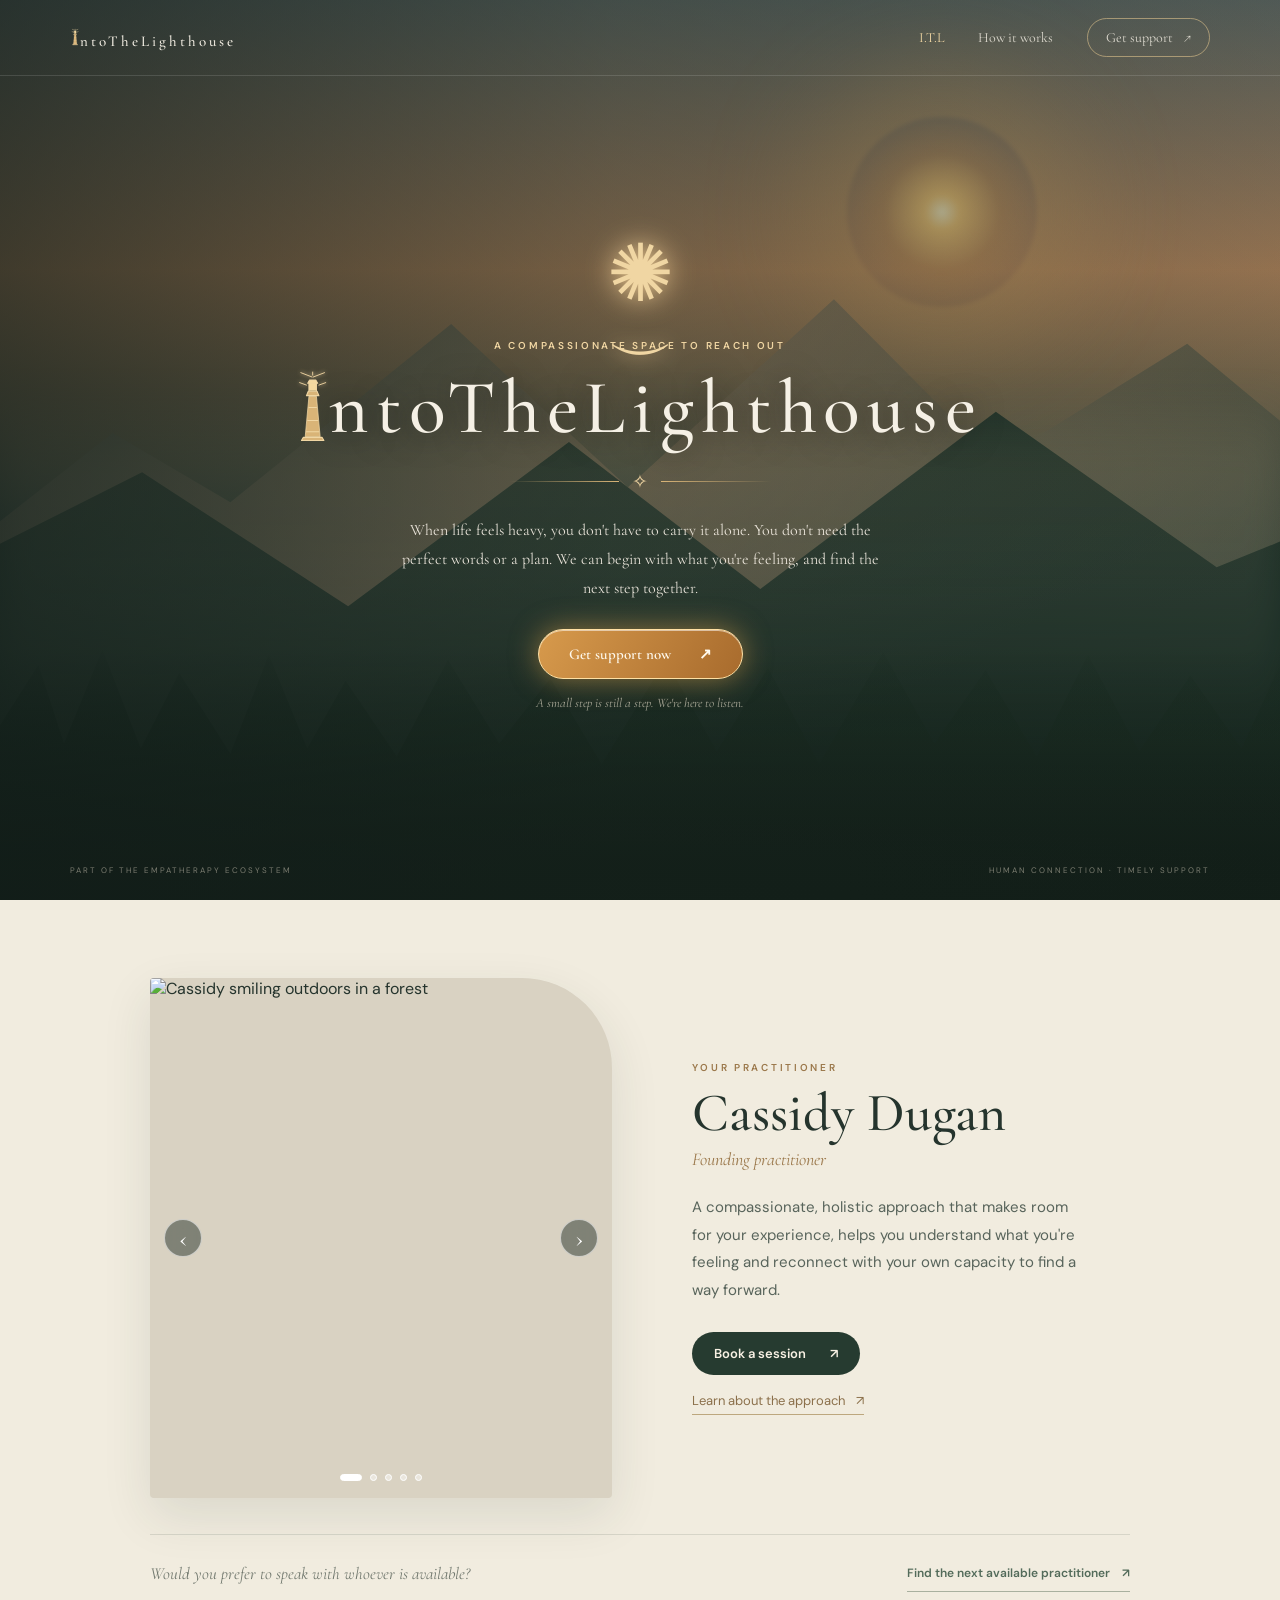
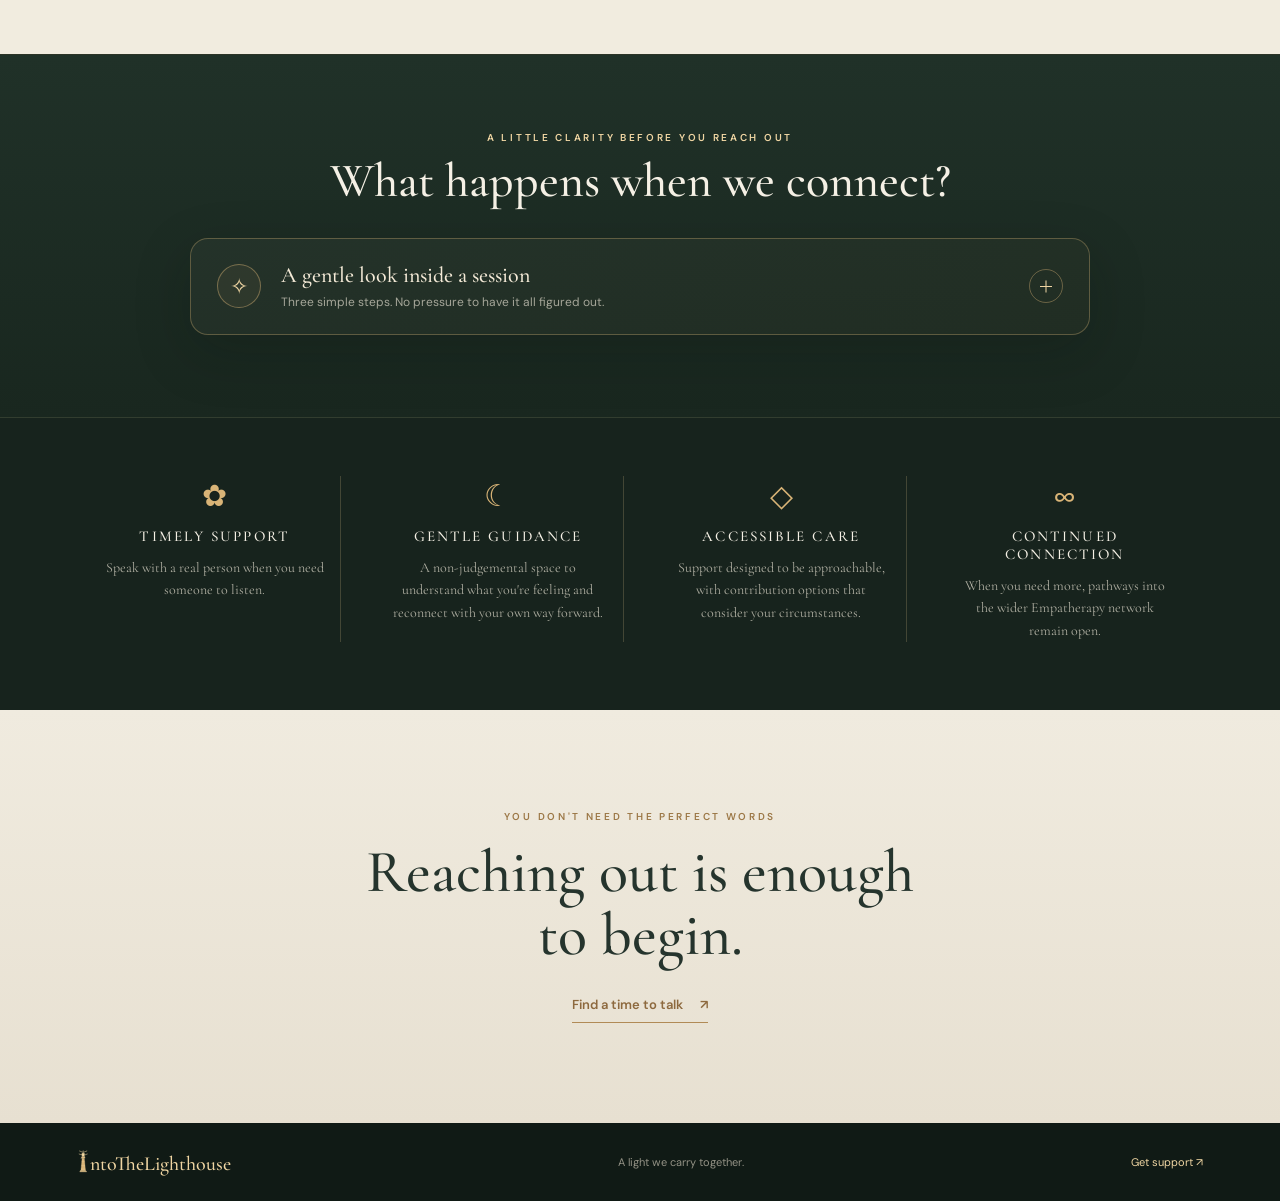
==== index.html @ 9c173db0 "Rename HOPEIUM to IntoTheLighthouse; add CLAUDE.md and roadmap - Replace the brand name in titles, m" ====
<!doctype html>
<html lang="en">
<head>
  <meta charset="utf-8"><meta name="viewport" content="width=device-width, initial-scale=1">
  <meta name="theme-color" content="#17231d">
  <meta name="description" content="IntoTheLighthouse — a compassionate place to reach out for timely human support.">
  <title>IntoTheLighthouse</title>
  <link rel="preconnect" href="https://fonts.googleapis.com"><link rel="preconnect" href="https://fonts.gstatic.com" crossorigin>
  <link href="https://fonts.googleapis.com/css2?family=DM+Sans:wght@400;500;600;700&family=Cormorant+Garamond:wght@400;500;600;700&display=swap" rel="stylesheet">
  <link rel="stylesheet" href="styles.css">
</head>
<body>
<header class="topbar">
  <a class="ecosystem" href="index.html" aria-label="IntoTheLighthouse"><span class="lighthouse-i" role="img" aria-label="I represented by a lighthouse"><svg viewBox="0 0 44 112" aria-hidden="true" focusable="false"><path class="light-rays" d="M21 8L3 1M23 8L41 1M22 5V0"/><path class="tower" d="M16 39H28L34 104H10L16 39Z"/><path class="tower-detail" d="M16 57H28M14 78H30M12 96H32"/><path class="gallery" d="M12 38H32L29 31H15L12 38Z"/><path class="lantern" d="M16 30V18H28V30M14 18H30L27 13H17L14 18Z"/><path class="lantern-glow" d="M12 21L1 17M32 21L43 17"/><path class="base" d="M7 105H37L40 110H4L7 105Z"/></svg></span><span class="brand-letters">ntoTheLighthouse</span></a>
  <nav aria-label="Main navigation"><a class="active" href="index.html">I.T.L</a><a href="#how-it-helps">How it works</a><a href="support.html">Get support <span>↗</span></a></nav>
</header>
<main>
  <section class="hero">
    <div class="landscape" aria-hidden="true"><div class="sun"></div><div class="mountain mountain-back"></div><div class="mountain mountain-front"></div><div class="mist"></div><div class="forest"></div></div>
    <div class="hero-shade"></div>
    <div class="hero-content">
      <div class="hope-emblem" aria-hidden="true"><span class="emblem-rays">✺</span><span class="emblem-hands">⌒</span></div>
      <p class="overline">A compassionate space to reach out</p>
      <h1 class="itl-wordmark" aria-label="IntoTheLighthouse"><span class="lighthouse-i" role="img" aria-label="I represented by a lighthouse"><svg viewBox="0 0 44 112" aria-hidden="true" focusable="false"><path class="light-rays" d="M21 8L3 1M23 8L41 1M22 5V0"/><path class="tower" d="M16 39H28L34 104H10L16 39Z"/><path class="tower-detail" d="M16 57H28M14 78H30M12 96H32"/><path class="gallery" d="M12 38H32L29 31H15L12 38Z"/><path class="lantern" d="M16 30V18H28V30M14 18H30L27 13H17L14 18Z"/><path class="lantern-glow" d="M12 21L1 17M32 21L43 17"/><path class="base" d="M7 105H37L40 110H4L7 105Z"/></svg></span>ntoTheLighthouse</h1>
      <div class="ornament"><span></span>✧<span></span></div>
      <p class="intro">When life feels heavy, you don't have to carry it alone. You don't need the perfect words or a plan. We can begin with what you're feeling, and find the next step together.</p>
      <a class="primary-button" href="support.html">Get support now <span>↗</span></a>
      <p class="gentle-note">A small step is still a step. We're here to listen.</p>
    </div>
    <div class="hero-foot"><span>PART OF THE EMPATHERAPY ECOSYSTEM</span><span>HUMAN CONNECTION · TIMELY SUPPORT</span></div>
  </section>
  <section class="practitioner-directory" id="practitioners">
    <div class="practitioner-profile">
      <div class="practitioner-gallery" aria-label="Photos of Cassidy">
        <div class="gallery-frame">
          <img class="gallery-image is-active" src="assets/cassidy-forest.jpg" alt="Cassidy smiling outdoors in a forest" loading="lazy">
          <img class="gallery-image" src="assets/cassidy-travel.jpg" alt="Cassidy travelling and exploring" loading="lazy">
          <img class="gallery-image" src="assets/cassidy-guitar.jpg" alt="Cassidy with his guitar" loading="lazy">
          <img class="gallery-image" src="assets/cassidy-nature.jpg" alt="Cassidy spending time in nature" loading="lazy">
          <img class="gallery-image" src="assets/cassidy-pysch.jpg" alt="Cassidy in a reflective, personal moment" loading="lazy">
          <button class="gallery-arrow gallery-prev" type="button" aria-label="Previous photo">‹</button>
          <button class="gallery-arrow gallery-next" type="button" aria-label="Next photo">›</button>
          <div class="gallery-dots" role="group" aria-label="Choose a photo">
            <button class="gallery-dot is-active" type="button" aria-label="Show photo 1" aria-pressed="true"></button>
            <button class="gallery-dot" type="button" aria-label="Show photo 2" aria-pressed="false"></button>
            <button class="gallery-dot" type="button" aria-label="Show photo 3" aria-pressed="false"></button>
            <button class="gallery-dot" type="button" aria-label="Show photo 4" aria-pressed="false"></button>
            <button class="gallery-dot" type="button" aria-label="Show photo 5" aria-pressed="false"></button>
          </div>        </div>
      </div>
      <div class="practitioner-intro">
        <p class="overline">Your practitioner</p>
        <h2>Cassidy Dugan</h2>
        <p class="practitioner-caption">Founding practitioner</p>
        <p class="practitioner-bio">A compassionate, holistic approach that makes room for your experience, helps you understand what you're feeling and reconnect with your own capacity to find a way forward.</p>
        <a class="profile-book-button" href="booking.html?practitioner=cassidy">Book a session <span>↗</span></a>
        <a class="profile-link" href="support.html">Learn about the approach <span>↗</span></a>
      </div>
    </div>
    <div class="directory-next">
      <p>Would you prefer to speak with whoever is available?</p>
      <a class="next-button" href="booking.html?practitioner=next">Find the next available practitioner <span>↗</span></a>
    </div>
  </section>
  <section class="what-to-expect" id="what-happens">
    <p class="overline">A little clarity before you reach out</p>
    <h2>What happens when we connect?</h2>
    <details class="connection-accordion">
      <summary>
        <span class="accordion-symbol" aria-hidden="true">✧</span>
        <span class="accordion-label"><strong>A gentle look inside a session</strong><small>Three simple steps. No pressure to have it all figured out.</small></span>
        <span class="accordion-toggle" aria-hidden="true"><span></span><span></span></span>
      </summary>
      <div class="accordion-content">
        <div class="expect-grid">
          <div><span>01</span><h3>Start with what's here</h3><p>Tell me what's been happening, in your own words and at your own pace. You can share as much or as little as feels comfortable.</p></div>
          <div><span>02</span><h3>Make room for the feeling</h3><p>We'll listen to what's present, explore what may be underneath it and consider what could help you feel steadier.</p></div>
          <div><span>03</span><h3>Find a next step</h3><p>We'll look for something useful to take with you — a perspective, practice or practical next step that supports your own agency.</p></div>
        </div>
        <p class="expect-note">IntoTheLighthouse offers focused support, not a promise to resolve everything in one conversation. Session length, contribution and any follow-up will be made clear before an appointment is confirmed.</p>
      </div>
    </details>
  </section>
  <section class="essentials" id="how-it-helps">
    <div class="principle"><span class="principle-icon">✿</span><h2>Timely support</h2><p>Speak with a real person when you need someone to listen.</p></div>
    <div class="principle"><span class="principle-icon">☾</span><h2>Gentle guidance</h2><p>A non-judgemental space to understand what you're feeling and reconnect with your own way forward.</p></div>
    <div class="principle"><span class="principle-icon">◇</span><h2>Accessible care</h2><p>Support designed to be approachable, with contribution options that consider your circumstances.</p></div>
    <div class="principle"><span class="principle-icon">∞</span><h2>Continued connection</h2><p>When you need more, pathways into the wider Empatherapy network remain open.</p></div>
  </section>
  <section class="closing"><p class="overline">You don't need the perfect words</p><h2>Reaching out is enough<br>to begin.</h2><a href="support.html" class="text-link">Find a time to talk <span>↗</span></a></section>
</main>
<footer><a class="footer-brand" href="index.html" aria-label="IntoTheLighthouse"><span class="lighthouse-i" role="img" aria-label="I represented by a lighthouse"><svg viewBox="0 0 44 112" aria-hidden="true" focusable="false"><path class="light-rays" d="M21 8L3 1M23 8L41 1M22 5V0"/><path class="tower" d="M16 39H28L34 104H10L16 39Z"/><path class="tower-detail" d="M16 57H28M14 78H30M12 96H32"/><path class="gallery" d="M12 38H32L29 31H15L12 38Z"/><path class="lantern" d="M16 30V18H28V30M14 18H30L27 13H17L14 18Z"/><path class="lantern-glow" d="M12 21L1 17M32 21L43 17"/><path class="base" d="M7 105H37L40 110H4L7 105Z"/></svg></span>ntoTheLighthouse</a><span>A light we carry together.</span><a href="support.html">Get support ↗</a></footer>
<script src="script.js"></script>
</body></html>
---- styles.css ----
:root{--night:#17231d;--night2:#202f27;--cream:#f5f0e5;--gold:#d9b477;--gold2:#f0d6a3;--ink:#25342d;--muted:#6d776e}*{box-sizing:border-box}html{scroll-behavior:smooth}body{margin:0;background:var(--night);color:var(--cream);font-family:"DM Sans",sans-serif}a{color:inherit;text-decoration:none}.topbar{height:76px;position:absolute;z-index:10;inset:0 0 auto;display:flex;align-items:center;justify-content:space-between;padding:0 5.5vw;border-bottom:1px solid #ffffff20}.ecosystem{display:flex;align-items:center;gap:12px;font:500 15px "Cormorant Garamond",serif;letter-spacing:.2em}.sun-mark{font-size:28px;color:var(--gold)}nav{display:flex;align-items:center;gap:34px;font:14px "Cormorant Garamond",serif}nav a{opacity:.85}nav a:hover,nav .active{color:var(--gold2);opacity:1}nav a:last-child{border:1px solid #e7c991aa;border-radius:30px;padding:10px 18px}nav a span{margin-left:8px}.hero{min-height:760px;height:100svh;max-height:980px;position:relative;display:grid;place-items:center;overflow:hidden;background:radial-gradient(ellipse at 66% 28%,#b77e4a 0,#52604d 24%,#26392e 52%,#17231d 80%)}.landscape{position:absolute;inset:0;overflow:hidden;background:linear-gradient(180deg,#6b7370 0%,#c18e62 30%,#435246 58%,#18271f 100%)}.sun{position:absolute;width:190px;height:190px;border-radius:50%;right:19%;top:13%;background:radial-gradient(circle,#fff2c7 0,#f6c879 13%,#e5a65e55 43%,transparent 72%);filter:blur(2px);box-shadow:0 0 100px 45px #efb96b55}.mountain{position:absolute;left:-5%;width:115%;height:55%;bottom:20%;clip-path:polygon(0 70%,12% 42%,20% 56%,35% 20%,47% 53%,61% 15%,72% 48%,85% 24%,100% 61%,100% 100%,0 100%)}.mountain-back{background:linear-gradient(140deg,#4e5b50,#8c795f 48%,#314338);opacity:.9}.mountain-front{bottom:12%;height:48%;clip-path:polygon(0 50%,14% 26%,28% 57%,43% 19%,56% 53%,72% 12%,87% 48%,100% 30%,100% 100%,0 100%);background:linear-gradient(150deg,#35483b,#1c3027 70%)}.mist{position:absolute;inset:43% 0 16%;background:linear-gradient(180deg,transparent,#e7d0a322 20%,#d5d0b31c 50%,transparent);filter:blur(18px)}.forest{position:absolute;bottom:0;left:0;right:0;height:29%;background:linear-gradient(0deg,#111d17 0%,#1c3024dd 62%,transparent);clip-path:polygon(0 33%,3% 10%,5% 40%,8% 4%,11% 42%,14% 13%,18% 44%,21% 6%,24% 42%,27% 16%,31% 45%,35% 8%,39% 40%,43% 15%,47% 48%,52% 8%,56% 43%,60% 11%,64% 48%,69% 5%,73% 40%,77% 12%,81% 45%,85% 6%,89% 43%,93% 14%,97% 42%,100% 10%,100% 100%,0 100%)}.hero-shade{position:absolute;inset:0;background:linear-gradient(90deg,#121d19b8,#17231d65 48%,#17231d36),linear-gradient(0deg,#111d17 0%,transparent 28%,#17231d22 100%)}.hero-content{position:relative;z-index:2;text-align:center;width:min(700px,88vw);padding:100px 0 70px}.hope-emblem{height:110px;display:flex;align-items:center;justify-content:center;position:relative;color:var(--gold2);margin-bottom:6px}.emblem-rays{font-size:80px;text-shadow:0 0 28px #f8d69b}.emblem-hands{position:absolute;top:58px;font-size:68px;transform:rotate(180deg);font-family:serif;text-shadow:0 0 20px #f8d69b}.overline{text-transform:uppercase;letter-spacing:.27em;font-size:10px;color:var(--gold2);font-weight:600}.hero h1{font:500 clamp(64px,10vw,112px)/.9 "Cormorant Garamond",serif;letter-spacing:.09em;margin:18px 0 10px;text-shadow:0 3px 30px #1118}.tagline{font:italic clamp(18px,2.6vw,27px) "Cormorant Garamond",serif;color:#f2e8d4;margin:0}.ornament{display:flex;align-items:center;justify-content:center;gap:13px;color:var(--gold2);margin:22px auto;font-size:19px}.ornament span{height:1px;width:110px;background:linear-gradient(90deg,transparent,var(--gold))}.ornament span:last-child{transform:rotate(180deg)}.intro{max-width:480px;margin:0 auto;color:#f7f1e7e8;font:16px/1.8 "Cormorant Garamond",serif}.primary-button{display:inline-flex;align-items:center;gap:28px;margin-top:27px;padding:15px 30px;border:1px solid #ffe0a3;border-radius:40px;background:linear-gradient(120deg,#d79a4c,#a86b2d);box-shadow:0 0 28px #e5a84d88,inset 0 1px #fff8;color:#fff9ed;font:600 15px "Cormorant Garamond",serif;transition:transform .2s,box-shadow .2s}.primary-button:hover{transform:translateY(-2px);box-shadow:0 0 38px #e5a84dbb}.primary-button span{font-family:sans-serif}.gentle-note{margin:16px 0 0;color:#eee5d1a8;font:italic 13px "Cormorant Garamond",serif}.hero-foot{position:absolute;bottom:25px;left:5.5vw;right:5.5vw;display:flex;justify-content:space-between;color:#f2e8d477;font-size:8px;letter-spacing:.25em}.essentials{background:var(--night);display:grid;grid-template-columns:repeat(4,1fr);padding:58px 7vw 68px;gap:32px}.principle{text-align:center;padding:0 16px;border-right:1px solid #e4c58b38}.principle:last-child{border:0}.principle-icon{color:var(--gold);font-size:30px}.principle h2{font:500 15px "Cormorant Garamond",serif;letter-spacing:.14em;text-transform:uppercase;margin:12px 0}.principle p{font:14px/1.6 "Cormorant Garamond",serif;color:#e9e3d4b8;max-width:230px;margin:auto}.closing{text-align:center;background:linear-gradient(180deg,#f0ebdf,#e7e0d1);color:var(--ink);padding:90px 20px 100px}.closing .overline{color:#9c7847}.closing h2{font:500 clamp(38px,5vw,60px)/1.05 "Cormorant Garamond",serif;margin:18px 0 26px}.text-link{display:inline-block;color:#8d693e;border-bottom:1px solid #b18a56;padding:0 0 9px;font:600 13px "DM Sans",sans-serif}.text-link span{margin-left:14px}footer{display:flex;align-items:center;justify-content:space-between;padding:27px 6vw;background:#101a15;color:#d8d0c0a8;font-size:11px}footer .footer-brand{font:500 20px "Cormorant Garamond",serif;letter-spacing:.18em;color:var(--gold2)}footer a:last-child{color:var(--gold2)}@media(max-width:700px){.topbar{height:68px;padding:0 5vw}.ecosystem{font-size:12px}nav{gap:14px;font-size:12px}nav a:nth-child(2){display:none}nav a:last-child{padding:9px 13px}.hero{min-height:720px}.hero-content{padding-top:95px}.hero h1{font-size:68px}.tagline{font-size:19px}.intro{font-size:15px;max-width:360px}.hero-foot{font-size:7px;letter-spacing:.13em;bottom:17px}.hero-foot span:last-child{display:none}.essentials{grid-template-columns:repeat(2,1fr);padding:42px 5vw;gap:30px 10px}.principle{border:0;padding:0 8px}.principle:nth-child(odd){border-right:1px solid #e4c58b38}.principle p{font-size:13px}footer{gap:14px;flex-wrap:wrap}footer span{order:3;width:100%}}@media(prefers-reduced-motion:reduce){html{scroll-behavior:auto}*{transition:none!important}}
/* The "I" of IntoTheLighthouse is a lighthouse: the letter becomes the brand's beacon. */
.itl-wordmark{display:flex;align-items:center;justify-content:center;gap:.015em;white-space:nowrap}
/* "IntoTheLighthouse" is longer than the old wordmark: scale it to fit the hero on every screen width. */
.hero .itl-wordmark{font-size:clamp(30px,9.4vw,76px)}
.lighthouse-i{display:inline-flex;align-items:center;justify-content:center;width:.36em;height:1.02em;margin:0 .025em;vertical-align:middle;transform:translateY(-.025em)}
.lighthouse-i svg{display:block;width:100%;height:100%;overflow:visible}
.lighthouse-i .tower{fill:#d9b477;stroke:#f0d6a3;stroke-width:1.2}
.lighthouse-i .tower-detail,.lighthouse-i .gallery,.lighthouse-i .lantern,.lighthouse-i .base{fill:none;stroke:#f0d6a3;stroke-width:1.8;stroke-linecap:round;stroke-linejoin:round}
.lighthouse-i .gallery,.lighthouse-i .base{fill:#d9b477}
.lighthouse-i .light-rays,.lighthouse-i .lantern-glow{fill:none;stroke:#f0d6a3;stroke-width:1.5;stroke-linecap:round;filter:drop-shadow(0 0 3px #f0d6a3)}
.lighthouse-i .lantern{fill:#f5d99f}
.footer-brand .lighthouse-i{height:1.2em;width:.4em}
@media(max-width:700px){.hero .itl-wordmark{font-size:9.4vw}.lighthouse-i{width:.36em}}

/* Compact header wordmark: lighthouse I slightly taller, with its base aligned to the lettering. */
.ecosystem{align-items:flex-end;gap:.015em;line-height:1}
.ecosystem .lighthouse-i{width:.42em;height:1.55em;margin:0 .015em -.015em;flex:0 0 auto}
.ecosystem .lighthouse-i svg{width:100%;height:100%;overflow:visible}

/* Unified IntoTheLighthouse header symbol across every page: balanced spacing around the lighthouse I. */
.ecosystem{gap:0;letter-spacing:0;align-items:flex-end;line-height:1}
.ecosystem .brand-letters{letter-spacing:.2em}
.ecosystem .lighthouse-i{width:.42em;height:1.55em;margin:0 .12em -.015em;flex:0 0 auto}
.ecosystem .lighthouse-i svg{display:block;width:100%;height:100%;overflow:visible}
@media(max-width:700px){.ecosystem .lighthouse-i{height:1.55em;width:.42em;margin-left:.12em;margin-right:.12em}}


/* A calm, expandable explanation of the IntoTheLighthouse connection experience. */
.what-to-expect{background:linear-gradient(180deg,#203128 0%,#19271f 100%);padding:76px 8vw 82px;text-align:center;border-top:1px solid #d9b47718;border-bottom:1px solid #d9b47718}
.what-to-expect>.overline{margin:0 0 12px}
.what-to-expect>h2{font:500 clamp(34px,4.5vw,48px)/1.08 "Cormorant Garamond",serif;color:var(--cream);margin:0 0 30px}
.connection-accordion{max-width:900px;margin:0 auto;text-align:left;border:1px solid #d9b47755;border-radius:18px;background:linear-gradient(120deg,#f5f0e509,#d9b47708);box-shadow:0 18px 55px #08120d35;overflow:hidden;transition:border-color .25s,background .25s}
.connection-accordion[open]{border-color:#d9b4779c;background:linear-gradient(120deg,#f5f0e510,#d9b4770d)}
.connection-accordion summary{list-style:none;cursor:pointer;display:flex;align-items:center;gap:20px;padding:23px 26px;min-height:94px;outline:none}
.connection-accordion summary::-webkit-details-marker{display:none}
.connection-accordion summary:focus-visible{outline:2px solid var(--gold2);outline-offset:-5px;border-radius:16px}
.accordion-symbol{width:44px;height:44px;flex:0 0 44px;border:1px solid #d9b47770;border-radius:50%;display:grid;place-items:center;color:var(--gold2);font-size:22px;background:#d9b47710}
.accordion-label{display:grid;gap:5px;flex:1}
.accordion-label strong{font:500 22px "Cormorant Garamond",serif;color:#f4ead7}
.accordion-label small{font:12px/1.5 "DM Sans",sans-serif;color:#e9e3d4a8}
.accordion-toggle{width:34px;height:34px;flex:0 0 34px;border:1px solid #d9b47765;border-radius:50%;display:grid;place-items:center;position:relative;transition:transform .3s,background .3s}
.accordion-toggle span{position:absolute;width:12px;height:1px;background:var(--gold2);transition:transform .3s}
.accordion-toggle span:last-child{transform:rotate(90deg)}
.connection-accordion[open] .accordion-toggle{transform:rotate(180deg);background:#d9b47718}
.connection-accordion[open] .accordion-toggle span:last-child{transform:rotate(0)}
.accordion-content{padding:0 27px 26px;animation:accordion-reveal .35s ease both}
@keyframes accordion-reveal{from{opacity:0;transform:translateY(-7px)}to{opacity:1;transform:translateY(0)}}
.expect-grid{display:grid;grid-template-columns:repeat(3,minmax(0,1fr));gap:0;border-top:1px solid #d9b47735;padding-top:26px}
.expect-grid>div{padding:8px 24px 12px;border-right:1px solid #d9b47730}
.expect-grid>div:first-child{padding-left:0}
.expect-grid>div:last-child{border:0;padding-right:0}
.expect-grid>div>span{font:italic 19px "Cormorant Garamond",serif;color:var(--gold)}
.expect-grid h3{font:500 21px/1.1 "Cormorant Garamond",serif;color:#f1e6d2;margin:13px 0 9px}
.expect-grid p{font:13px/1.75 "DM Sans",sans-serif;color:#e9e3d4b8;margin:0}
.expect-note{max-width:690px;margin:23px auto 0;padding:15px 18px;border-left:2px solid #d9b47780;background:#d9b4770a;text-align:left;color:#e9e3d49c;font:12px/1.7 "DM Sans",sans-serif}
@media(max-width:700px){.what-to-expect{padding:58px 5vw 62px}.what-to-expect>h2{margin-bottom:23px}.connection-accordion summary{gap:13px;padding:18px 16px;min-height:84px}.accordion-symbol{width:38px;height:38px;flex-basis:38px}.accordion-label strong{font-size:19px}.accordion-label small{font-size:11px}.accordion-content{padding:0 17px 19px}.expect-grid{grid-template-columns:1fr;gap:0;padding-top:13px}.expect-grid>div,.expect-grid>div:first-child,.expect-grid>div:last-child{padding:17px 2px;border-right:0;border-bottom:1px solid #d9b47730}.expect-grid>div:last-child{border-bottom:0}.expect-grid h3{margin:7px 0}.expect-note{margin-top:14px;padding:12px;font-size:11px}}
@media(prefers-reduced-motion:reduce){.connection-accordion,.accordion-toggle,.accordion-toggle span{transition:none}.accordion-content{animation:none}}


/* A quieter, human-first practitioner introduction. */
.practitioner-directory{background:#f1ecdf;color:#25342d;padding:78px 8vw 62px}
.practitioner-profile{max-width:980px;margin:0 auto;display:grid;grid-template-columns:minmax(0,1.03fr) minmax(280px,.97fr);align-items:center;gap:clamp(34px,6vw,76px)}
.practitioner-gallery{min-width:0}
.gallery-frame{position:relative;aspect-ratio:4/4.5;max-height:520px;overflow:hidden;border-radius:4px 90px 4px 4px;background:#d9d2c2;box-shadow:0 18px 50px #27382c1c}
.gallery-image{position:absolute;inset:0;width:100%;height:100%;object-fit:cover;object-position:center 38%;opacity:0;transform:scale(1.025);transition:opacity .55s ease,transform 1.1s ease}
.gallery-image.is-active{opacity:1;transform:scale(1)}
.gallery-arrow{position:absolute;top:50%;transform:translateY(-50%);width:38px;height:38px;border:1px solid #fff9;background:#17231d75;color:#fff;border-radius:50%;font:28px/1 "Cormorant Garamond",serif;display:grid;place-items:center;cursor:pointer;backdrop-filter:blur(8px);transition:background .2s}
.gallery-arrow:hover{background:#17231dd9}
.gallery-prev{left:14px}.gallery-next{right:14px}
.gallery-dots{position:absolute;left:0;right:0;bottom:17px;display:flex;justify-content:center;gap:8px}
.gallery-dot{width:7px;height:7px;padding:0;border:1px solid #fff;background:#ffffff70;border-radius:50%;cursor:pointer;transition:width .25s,background .25s}
.gallery-dot.is-active{width:22px;border-radius:8px;background:#fff}
.practitioner-intro{padding:10px 0}
.practitioner-intro .overline{color:#9b784b;margin:0 0 12px}
.practitioner-intro h2{font:500 clamp(38px,4.5vw,54px)/1 "Cormorant Garamond",serif;color:#25342d;margin:0 0 8px}
.practitioner-caption{font:italic 18px "Cormorant Garamond",serif;color:#9b784b;margin:0 0 24px}
.practitioner-intro .practitioner-bio{max-width:390px;font:15px/1.85 "DM Sans",sans-serif;color:#58645b;margin:0 0 27px}
.practitioner-intro .profile-book-button{display:inline-flex;align-items:center;gap:24px;padding:13px 22px;border-radius:30px;background:#263b30;color:#f8f1e4;font:600 13px "DM Sans",sans-serif;transition:background .2s,transform .2s}
.practitioner-intro .profile-book-button:hover{background:#3b5746;transform:translateY(-2px)}
.practitioner-intro .profile-link{display:block;width:max-content;margin-top:17px;color:#8b704b;font:13px "DM Sans",sans-serif;border-bottom:1px solid #bda77e;padding-bottom:5px}
.practitioner-intro .profile-link span{margin-left:8px}
.practitioner-directory .directory-next{max-width:980px;margin:36px auto 0;padding:20px 0 0;border-top:1px solid #25342d20;display:flex;align-items:center;justify-content:space-between;gap:20px}
.practitioner-directory .directory-next p{margin:0;color:#72796f;font:italic 17px "Cormorant Garamond",serif}
.practitioner-directory .next-button{display:inline-flex;align-items:center;gap:12px;padding:10px 0;color:#536b5a;font:600 12px "DM Sans",sans-serif;border-bottom:1px solid #a9b09f}
@media(max-width:720px){.practitioner-directory{padding:56px 6vw 44px}.practitioner-profile{grid-template-columns:1fr;gap:25px;max-width:480px}.gallery-frame{aspect-ratio:4/4.1;max-height:470px;border-top-right-radius:68px}.practitioner-intro{padding:0 2px}.practitioner-intro h2{font-size:43px}.practitioner-intro .practitioner-bio{font-size:14px;margin-bottom:22px}.practitioner-directory .directory-next{max-width:480px;margin-top:29px;align-items:flex-start;flex-direction:column;gap:10px}.practitioner-directory .directory-next p{font-size:16px}}
@media(prefers-reduced-motion:reduce){.gallery-image,.gallery-arrow,.gallery-dot{transition:none}}

/* Footer wordmark: balance the lighthouse between HOPE and UM. */
footer .footer-brand{
  display:inline-flex;
  align-items:flex-end;
  gap:0;
  letter-spacing:0;
  line-height:1;
  white-space:nowrap;
}
footer .footer-brand .lighthouse-i{
  width:.42em;
  height:1.2em;
  margin:0 .12em -.02em;
  flex:0 0 auto;
}
footer .footer-brand .lighthouse-i svg{
  display:block;
  width:100%;
  height:100%;
}
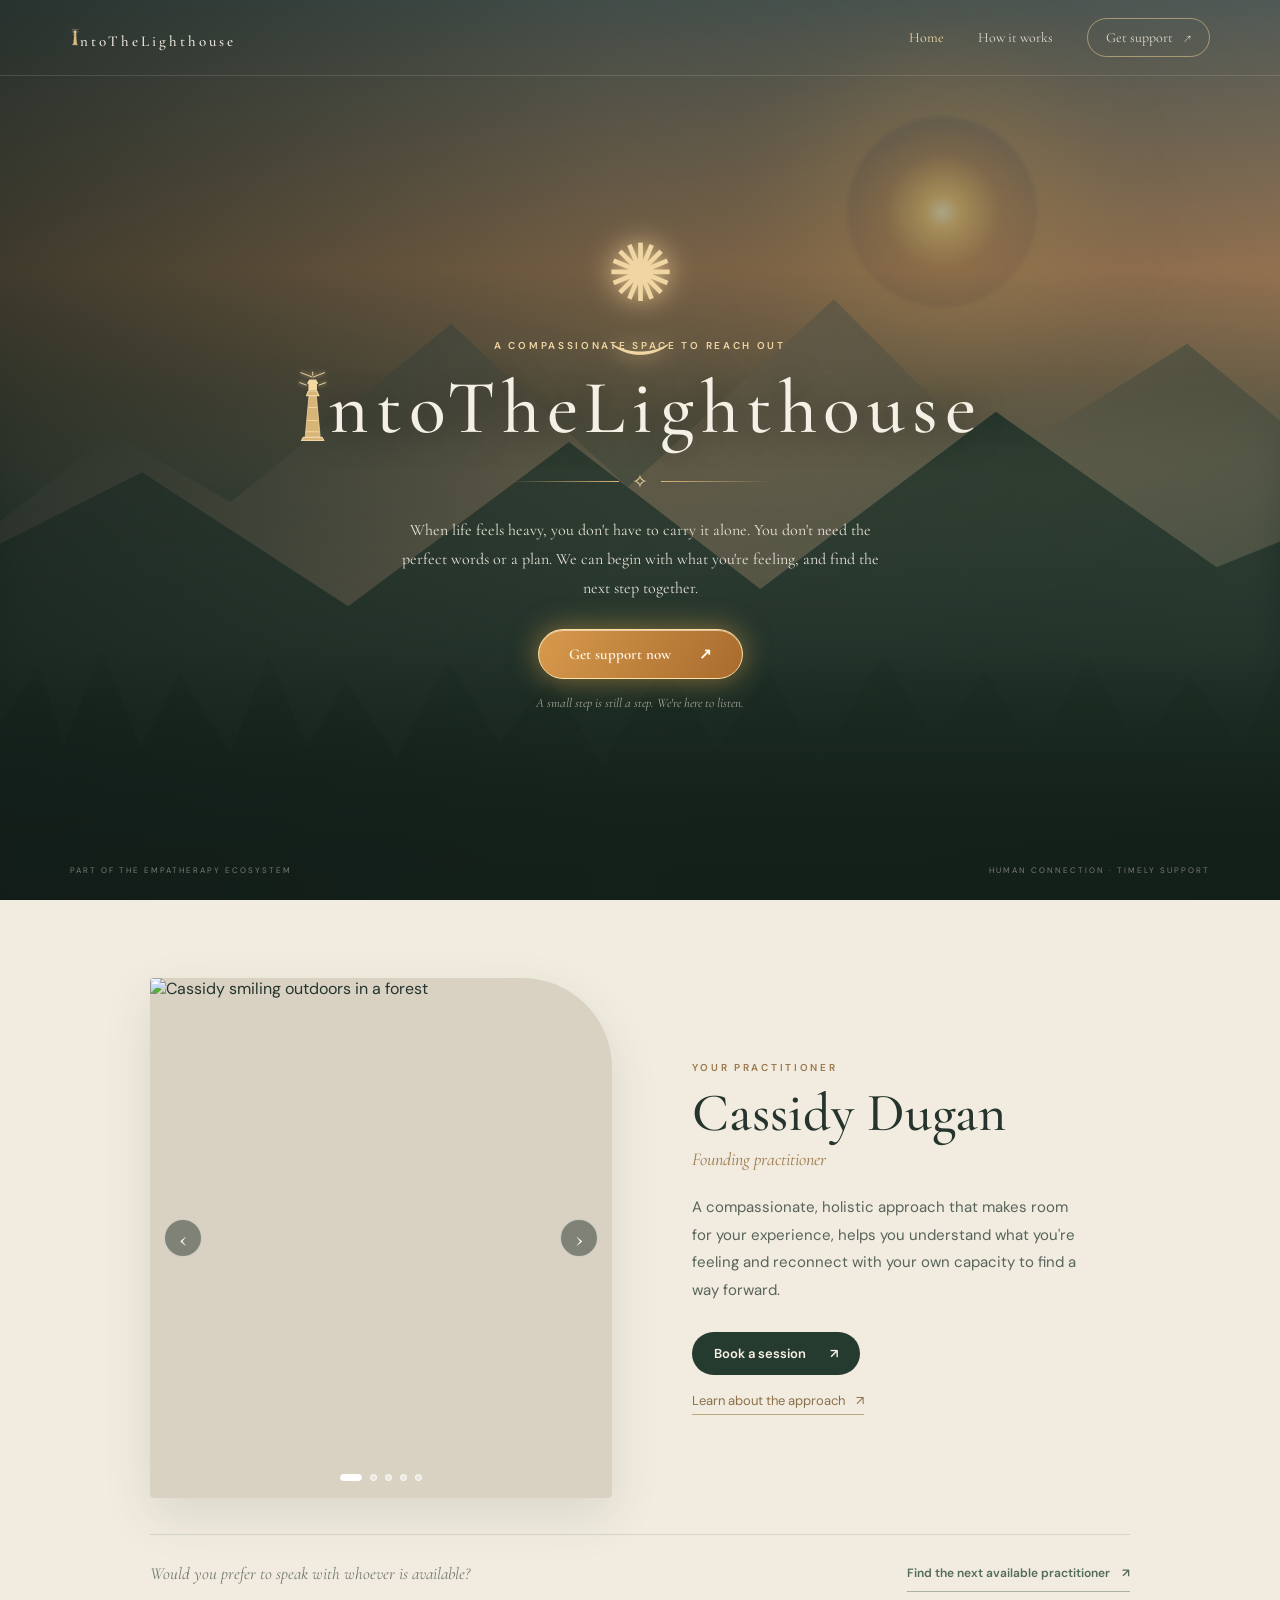
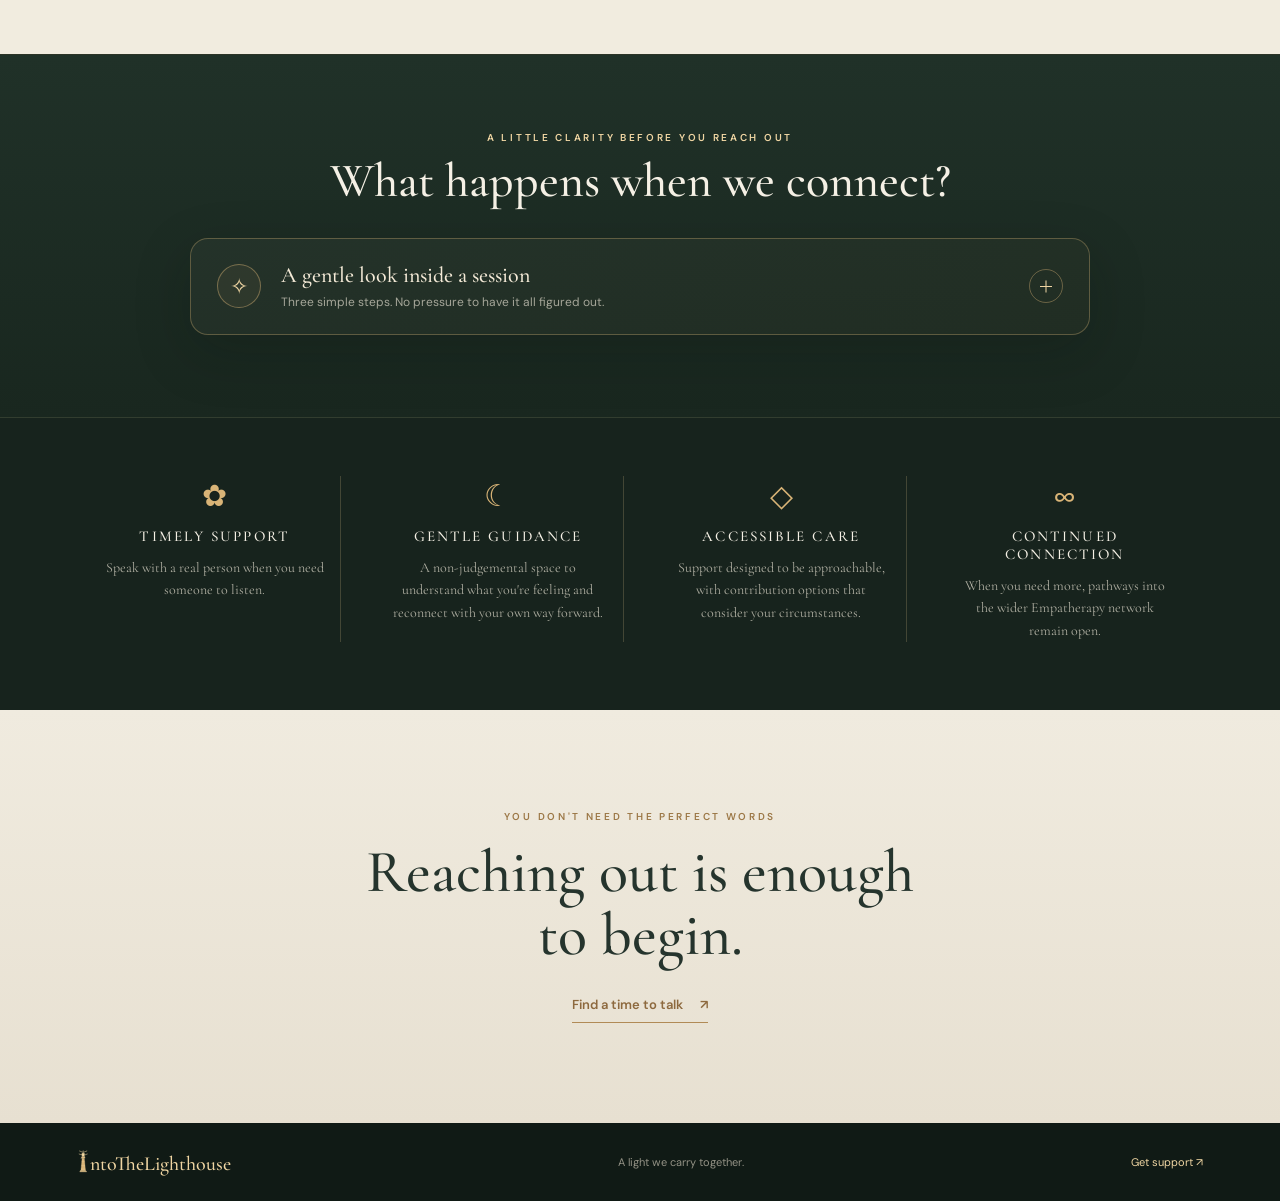
==== commit 823a77a7: "Use "Home" for the home page nav link, matching other pages Co-Authored-By: Claude Opus 5.5 <noreply" ====
--- a/index.html
+++ b/index.html
@@ -12,7 +12,7 @@
 <body>
 <header class="topbar">
   <a class="ecosystem" href="index.html" aria-label="IntoTheLighthouse"><span class="lighthouse-i" role="img" aria-label="I represented by a lighthouse"><svg viewBox="0 0 44 112" aria-hidden="true" focusable="false"><path class="light-rays" d="M21 8L3 1M23 8L41 1M22 5V0"/><path class="tower" d="M16 39H28L34 104H10L16 39Z"/><path class="tower-detail" d="M16 57H28M14 78H30M12 96H32"/><path class="gallery" d="M12 38H32L29 31H15L12 38Z"/><path class="lantern" d="M16 30V18H28V30M14 18H30L27 13H17L14 18Z"/><path class="lantern-glow" d="M12 21L1 17M32 21L43 17"/><path class="base" d="M7 105H37L40 110H4L7 105Z"/></svg></span><span class="brand-letters">ntoTheLighthouse</span></a>
-  <nav aria-label="Main navigation"><a class="active" href="index.html">I.T.L</a><a href="#how-it-helps">How it works</a><a href="support.html">Get support <span>↗</span></a></nav>
+  <nav aria-label="Main navigation"><a class="active" href="index.html">Home</a><a href="#how-it-helps">How it works</a><a href="support.html">Get support <span>↗</span></a></nav>
 </header>
 <main>
   <section class="hero">
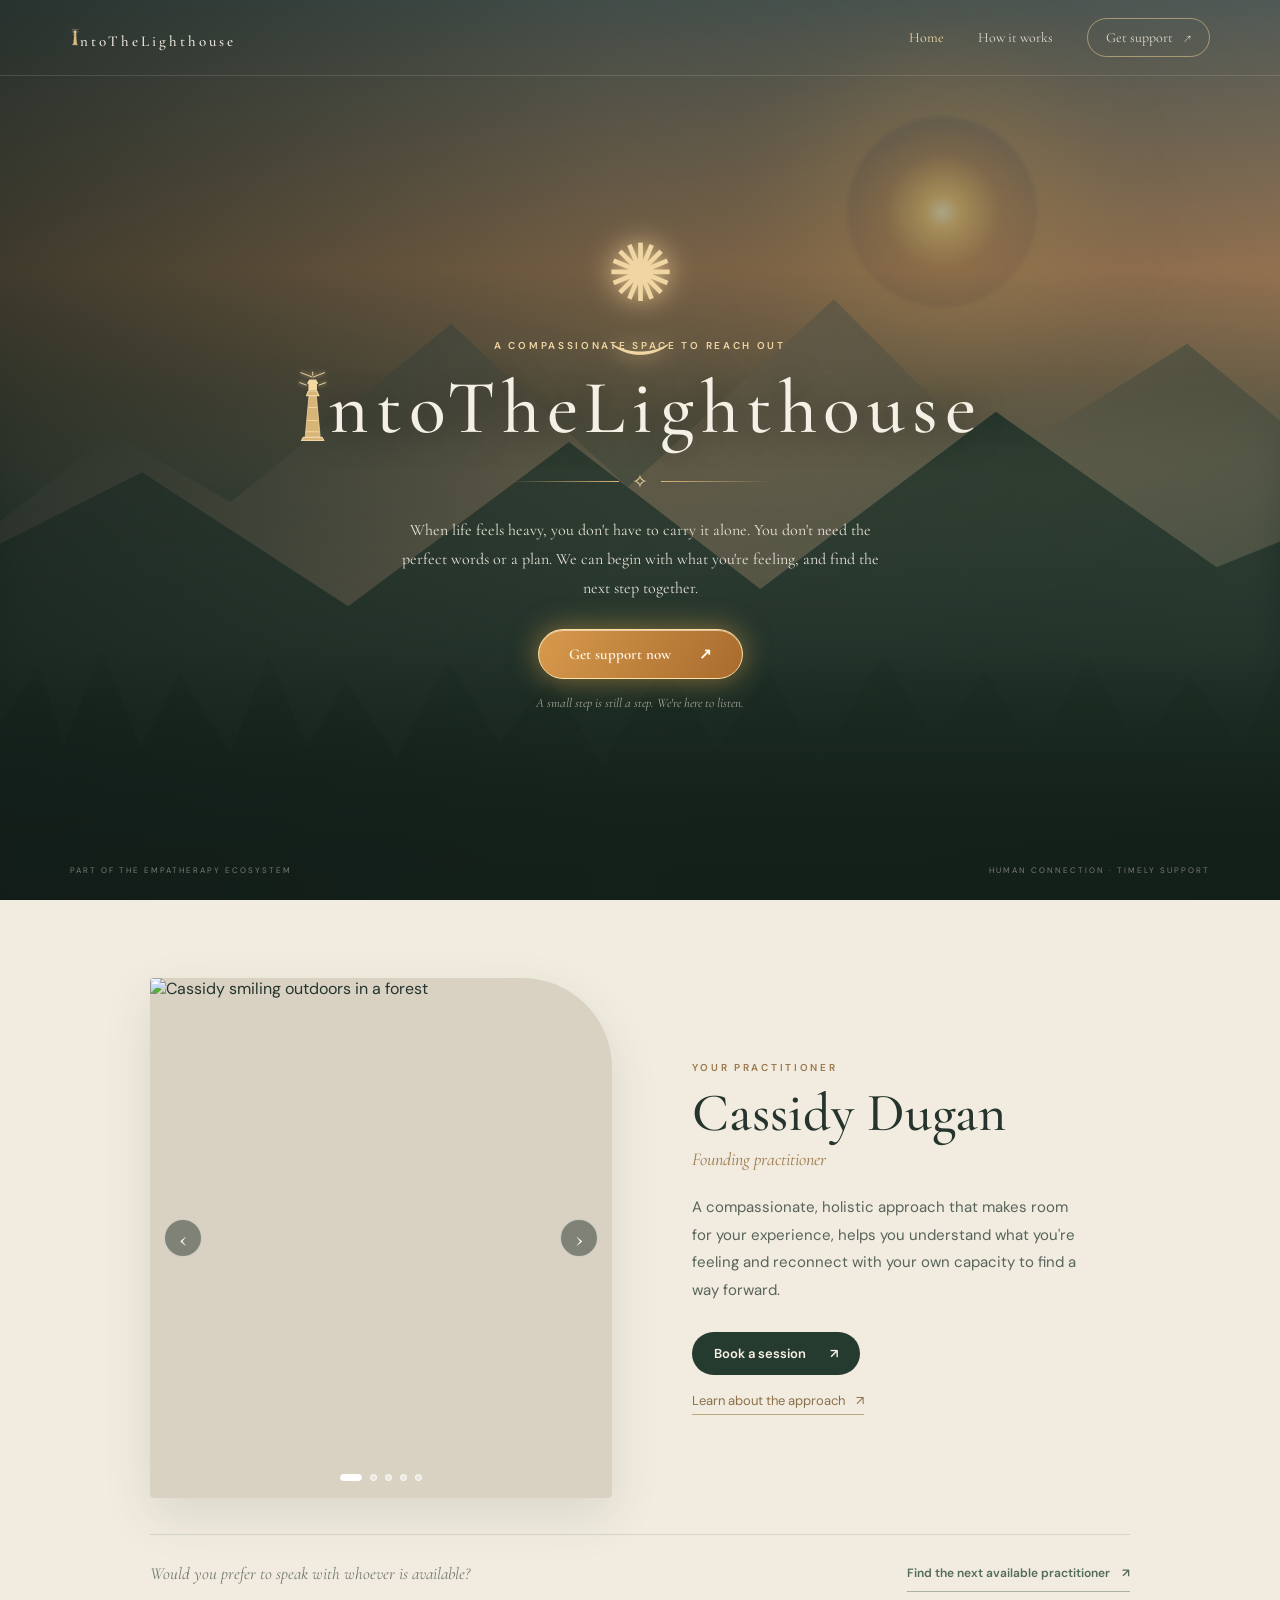
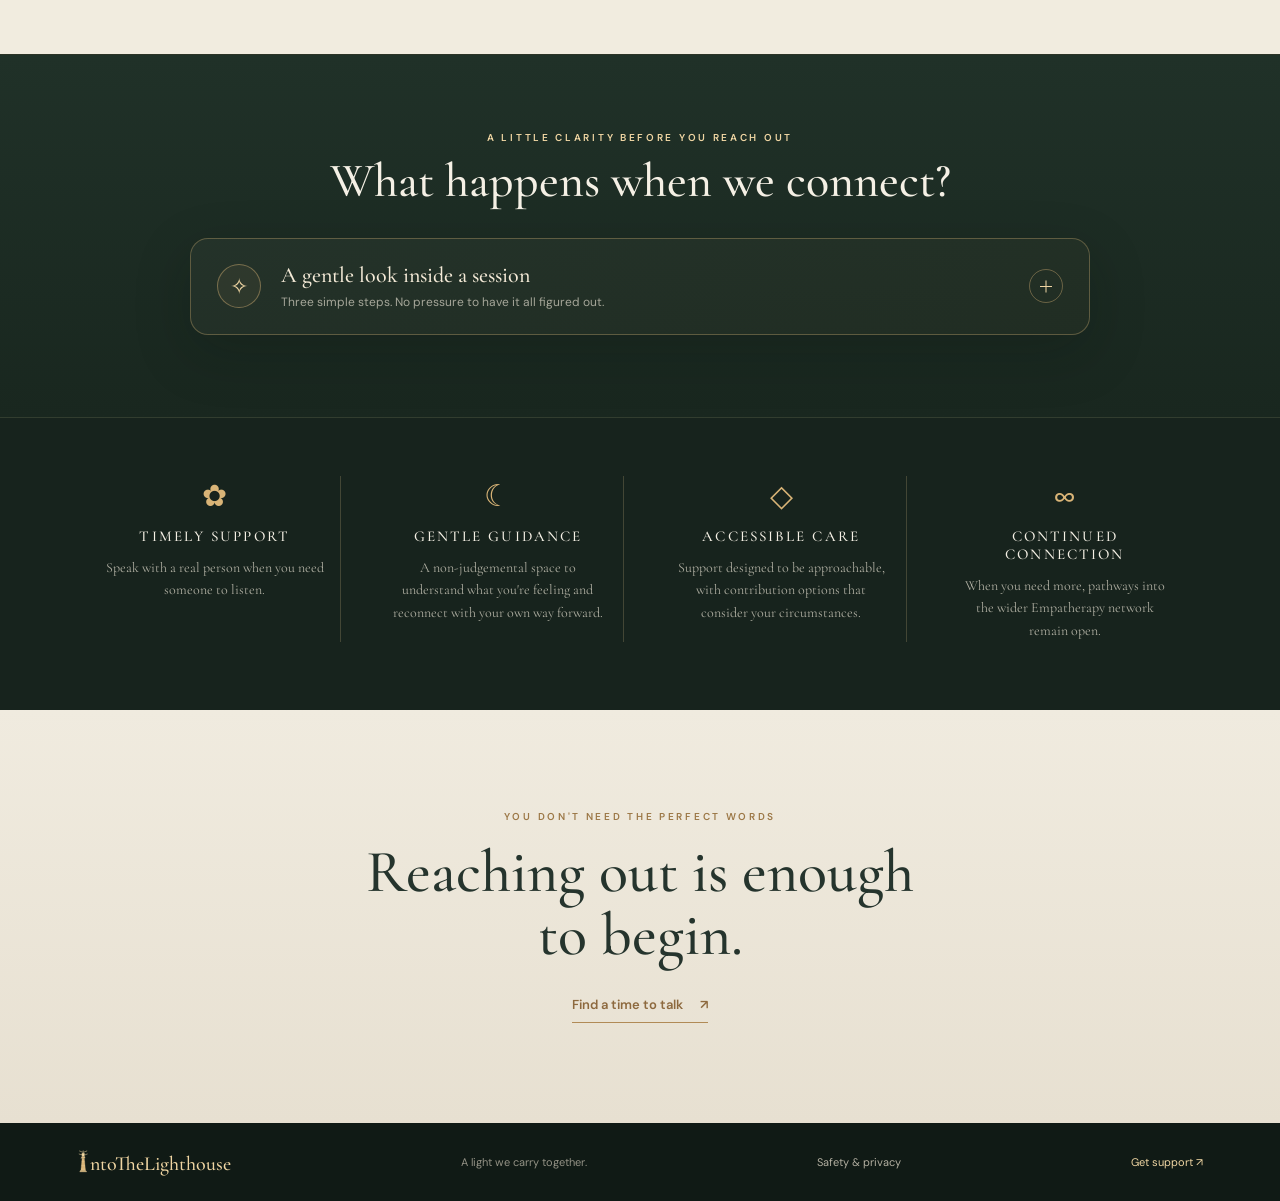
==== commit ee5a0e4e: "Add Safety, care and privacy page with crisis resources New safety.html: emergency numbers, free 24/" ====
--- a/index.html
+++ b/index.html
@@ -89,6 +89,6 @@
   </section>
   <section class="closing"><p class="overline">You don't need the perfect words</p><h2>Reaching out is enough<br>to begin.</h2><a href="support.html" class="text-link">Find a time to talk <span>↗</span></a></section>
 </main>
-<footer><a class="footer-brand" href="index.html" aria-label="IntoTheLighthouse"><span class="lighthouse-i" role="img" aria-label="I represented by a lighthouse"><svg viewBox="0 0 44 112" aria-hidden="true" focusable="false"><path class="light-rays" d="M21 8L3 1M23 8L41 1M22 5V0"/><path class="tower" d="M16 39H28L34 104H10L16 39Z"/><path class="tower-detail" d="M16 57H28M14 78H30M12 96H32"/><path class="gallery" d="M12 38H32L29 31H15L12 38Z"/><path class="lantern" d="M16 30V18H28V30M14 18H30L27 13H17L14 18Z"/><path class="lantern-glow" d="M12 21L1 17M32 21L43 17"/><path class="base" d="M7 105H37L40 110H4L7 105Z"/></svg></span>ntoTheLighthouse</a><span>A light we carry together.</span><a href="support.html">Get support ↗</a></footer>
+<footer><a class="footer-brand" href="index.html" aria-label="IntoTheLighthouse"><span class="lighthouse-i" role="img" aria-label="I represented by a lighthouse"><svg viewBox="0 0 44 112" aria-hidden="true" focusable="false"><path class="light-rays" d="M21 8L3 1M23 8L41 1M22 5V0"/><path class="tower" d="M16 39H28L34 104H10L16 39Z"/><path class="tower-detail" d="M16 57H28M14 78H30M12 96H32"/><path class="gallery" d="M12 38H32L29 31H15L12 38Z"/><path class="lantern" d="M16 30V18H28V30M14 18H30L27 13H17L14 18Z"/><path class="lantern-glow" d="M12 21L1 17M32 21L43 17"/><path class="base" d="M7 105H37L40 110H4L7 105Z"/></svg></span>ntoTheLighthouse</a><span>A light we carry together.</span><a class="footer-safety" href="safety.html">Safety &amp; privacy</a><a href="support.html">Get support ↗</a></footer>
 <script src="script.js"></script>
 </body></html>
--- a/styles.css
+++ b/styles.css
@@ -106,3 +106,7 @@
   width:100%;
   height:100%;
 }
+
+/* Footer link to the Safety, care and privacy page (on every page). */
+footer .footer-safety{color:#d8d0c0d0}
+footer .footer-safety:hover{color:var(--gold2)}
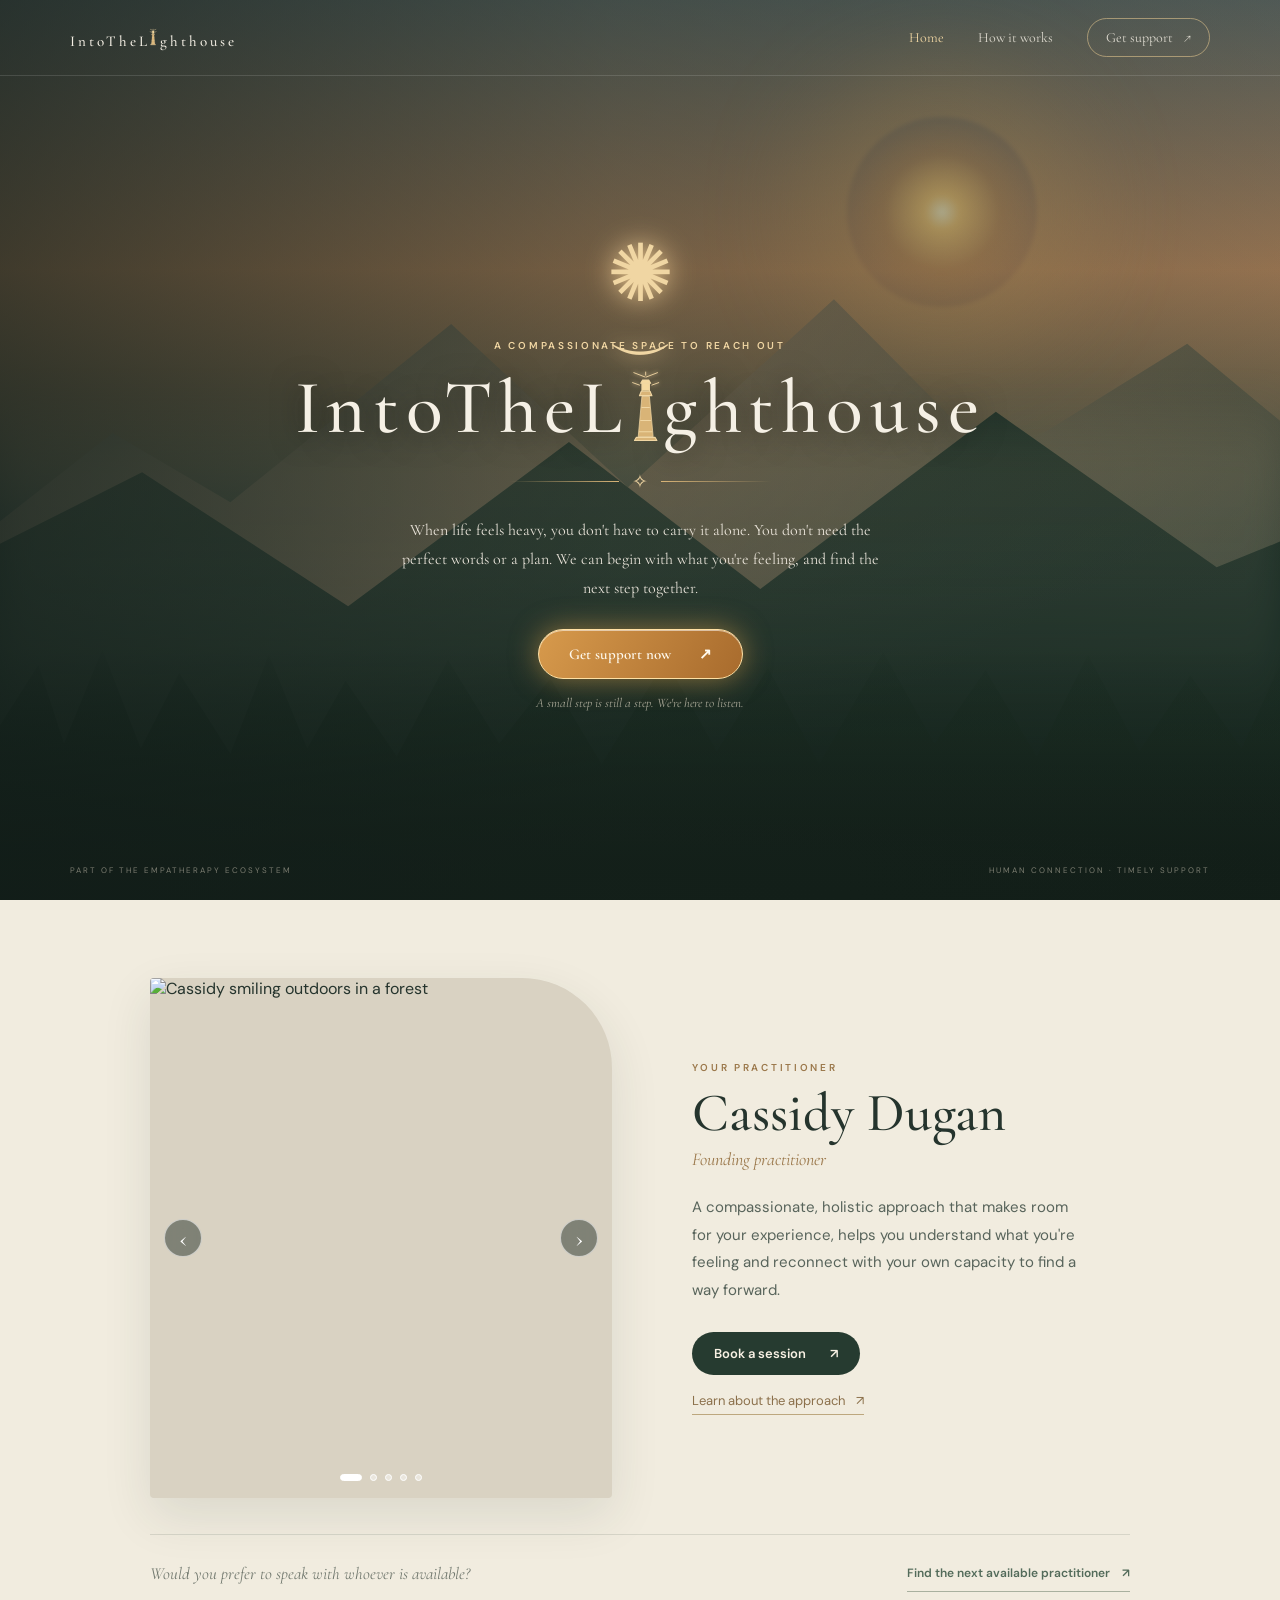
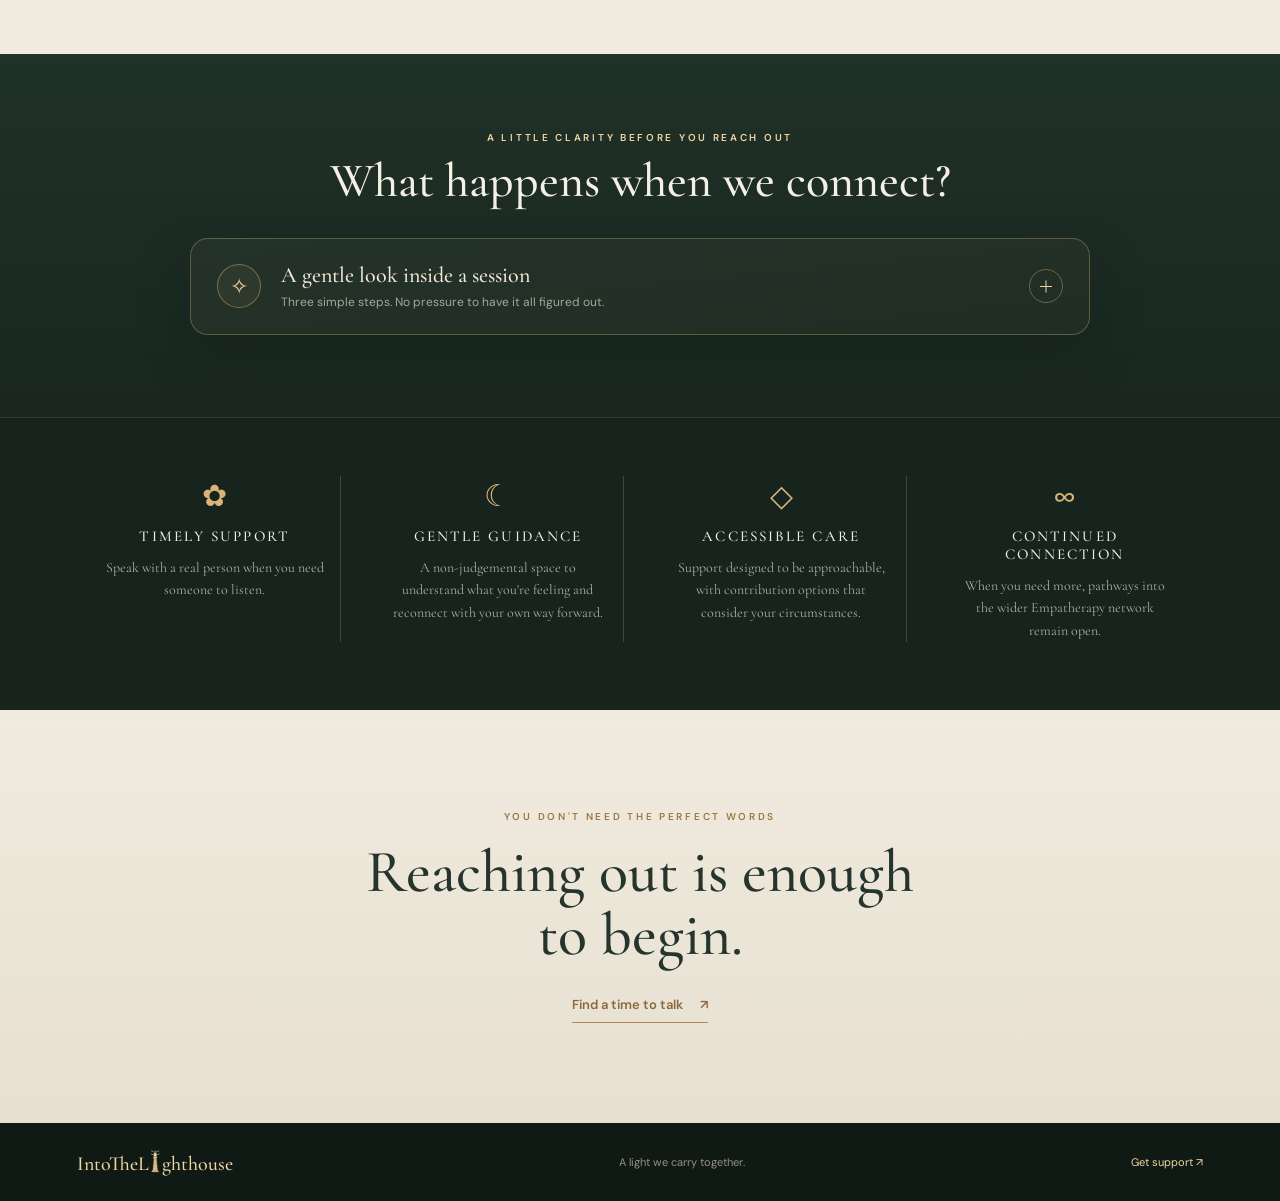
==== commit 2833c4c8: "Make the lighthouse the "i" of "Lighthouse" instead of the "I" of "Into" From Cassidy's Build Notes " ====
--- a/index.html
+++ b/index.html
@@ -11,7 +11,7 @@
 </head>
 <body>
 <header class="topbar">
-  <a class="ecosystem" href="index.html" aria-label="IntoTheLighthouse"><span class="lighthouse-i" role="img" aria-label="I represented by a lighthouse"><svg viewBox="0 0 44 112" aria-hidden="true" focusable="false"><path class="light-rays" d="M21 8L3 1M23 8L41 1M22 5V0"/><path class="tower" d="M16 39H28L34 104H10L16 39Z"/><path class="tower-detail" d="M16 57H28M14 78H30M12 96H32"/><path class="gallery" d="M12 38H32L29 31H15L12 38Z"/><path class="lantern" d="M16 30V18H28V30M14 18H30L27 13H17L14 18Z"/><path class="lantern-glow" d="M12 21L1 17M32 21L43 17"/><path class="base" d="M7 105H37L40 110H4L7 105Z"/></svg></span><span class="brand-letters">ntoTheLighthouse</span></a>
+  <a class="ecosystem" href="index.html" aria-label="IntoTheLighthouse"><span class="brand-letters">IntoTheL</span><span class="lighthouse-i" role="img" aria-label="i represented by a lighthouse"><svg viewBox="0 0 44 112" aria-hidden="true" focusable="false"><path class="light-rays" d="M21 8L3 1M23 8L41 1M22 5V0"/><path class="tower" d="M16 39H28L34 104H10L16 39Z"/><path class="tower-detail" d="M16 57H28M14 78H30M12 96H32"/><path class="gallery" d="M12 38H32L29 31H15L12 38Z"/><path class="lantern" d="M16 30V18H28V30M14 18H30L27 13H17L14 18Z"/><path class="lantern-glow" d="M12 21L1 17M32 21L43 17"/><path class="base" d="M7 105H37L40 110H4L7 105Z"/></svg></span><span class="brand-letters">ghthouse</span></a>
   <nav aria-label="Main navigation"><a class="active" href="index.html">Home</a><a href="#how-it-helps">How it works</a><a href="support.html">Get support <span>↗</span></a></nav>
 </header>
 <main>
@@ -21,7 +21,7 @@
     <div class="hero-content">
       <div class="hope-emblem" aria-hidden="true"><span class="emblem-rays">✺</span><span class="emblem-hands">⌒</span></div>
       <p class="overline">A compassionate space to reach out</p>
-      <h1 class="itl-wordmark" aria-label="IntoTheLighthouse"><span class="lighthouse-i" role="img" aria-label="I represented by a lighthouse"><svg viewBox="0 0 44 112" aria-hidden="true" focusable="false"><path class="light-rays" d="M21 8L3 1M23 8L41 1M22 5V0"/><path class="tower" d="M16 39H28L34 104H10L16 39Z"/><path class="tower-detail" d="M16 57H28M14 78H30M12 96H32"/><path class="gallery" d="M12 38H32L29 31H15L12 38Z"/><path class="lantern" d="M16 30V18H28V30M14 18H30L27 13H17L14 18Z"/><path class="lantern-glow" d="M12 21L1 17M32 21L43 17"/><path class="base" d="M7 105H37L40 110H4L7 105Z"/></svg></span>ntoTheLighthouse</h1>
+      <h1 class="itl-wordmark" aria-label="IntoTheLighthouse">IntoTheL<span class="lighthouse-i" role="img" aria-label="i represented by a lighthouse"><svg viewBox="0 0 44 112" aria-hidden="true" focusable="false"><path class="light-rays" d="M21 8L3 1M23 8L41 1M22 5V0"/><path class="tower" d="M16 39H28L34 104H10L16 39Z"/><path class="tower-detail" d="M16 57H28M14 78H30M12 96H32"/><path class="gallery" d="M12 38H32L29 31H15L12 38Z"/><path class="lantern" d="M16 30V18H28V30M14 18H30L27 13H17L14 18Z"/><path class="lantern-glow" d="M12 21L1 17M32 21L43 17"/><path class="base" d="M7 105H37L40 110H4L7 105Z"/></svg></span>ghthouse</h1>
       <div class="ornament"><span></span>✧<span></span></div>
       <p class="intro">When life feels heavy, you don't have to carry it alone. You don't need the perfect words or a plan. We can begin with what you're feeling, and find the next step together.</p>
       <a class="primary-button" href="support.html">Get support now <span>↗</span></a>
@@ -89,6 +89,6 @@
   </section>
   <section class="closing"><p class="overline">You don't need the perfect words</p><h2>Reaching out is enough<br>to begin.</h2><a href="support.html" class="text-link">Find a time to talk <span>↗</span></a></section>
 </main>
-<footer><a class="footer-brand" href="index.html" aria-label="IntoTheLighthouse"><span class="lighthouse-i" role="img" aria-label="I represented by a lighthouse"><svg viewBox="0 0 44 112" aria-hidden="true" focusable="false"><path class="light-rays" d="M21 8L3 1M23 8L41 1M22 5V0"/><path class="tower" d="M16 39H28L34 104H10L16 39Z"/><path class="tower-detail" d="M16 57H28M14 78H30M12 96H32"/><path class="gallery" d="M12 38H32L29 31H15L12 38Z"/><path class="lantern" d="M16 30V18H28V30M14 18H30L27 13H17L14 18Z"/><path class="lantern-glow" d="M12 21L1 17M32 21L43 17"/><path class="base" d="M7 105H37L40 110H4L7 105Z"/></svg></span>ntoTheLighthouse</a><span>A light we carry together.</span><a class="footer-safety" href="safety.html">Safety &amp; privacy</a><a href="support.html">Get support ↗</a></footer>
+<footer><a class="footer-brand" href="index.html" aria-label="IntoTheLighthouse">IntoTheL<span class="lighthouse-i" role="img" aria-label="i represented by a lighthouse"><svg viewBox="0 0 44 112" aria-hidden="true" focusable="false"><path class="light-rays" d="M21 8L3 1M23 8L41 1M22 5V0"/><path class="tower" d="M16 39H28L34 104H10L16 39Z"/><path class="tower-detail" d="M16 57H28M14 78H30M12 96H32"/><path class="gallery" d="M12 38H32L29 31H15L12 38Z"/><path class="lantern" d="M16 30V18H28V30M14 18H30L27 13H17L14 18Z"/><path class="lantern-glow" d="M12 21L1 17M32 21L43 17"/><path class="base" d="M7 105H37L40 110H4L7 105Z"/></svg></span>ghthouse</a><span>A light we carry together.</span><a href="support.html">Get support ↗</a></footer>
 <script src="script.js"></script>
 </body></html>
--- a/styles.css
+++ b/styles.css
@@ -1,5 +1,5 @@
 :root{--night:#17231d;--night2:#202f27;--cream:#f5f0e5;--gold:#d9b477;--gold2:#f0d6a3;--ink:#25342d;--muted:#6d776e}*{box-sizing:border-box}html{scroll-behavior:smooth}body{margin:0;background:var(--night);color:var(--cream);font-family:"DM Sans",sans-serif}a{color:inherit;text-decoration:none}.topbar{height:76px;position:absolute;z-index:10;inset:0 0 auto;display:flex;align-items:center;justify-content:space-between;padding:0 5.5vw;border-bottom:1px solid #ffffff20}.ecosystem{display:flex;align-items:center;gap:12px;font:500 15px "Cormorant Garamond",serif;letter-spacing:.2em}.sun-mark{font-size:28px;color:var(--gold)}nav{display:flex;align-items:center;gap:34px;font:14px "Cormorant Garamond",serif}nav a{opacity:.85}nav a:hover,nav .active{color:var(--gold2);opacity:1}nav a:last-child{border:1px solid #e7c991aa;border-radius:30px;padding:10px 18px}nav a span{margin-left:8px}.hero{min-height:760px;height:100svh;max-height:980px;position:relative;display:grid;place-items:center;overflow:hidden;background:radial-gradient(ellipse at 66% 28%,#b77e4a 0,#52604d 24%,#26392e 52%,#17231d 80%)}.landscape{position:absolute;inset:0;overflow:hidden;background:linear-gradient(180deg,#6b7370 0%,#c18e62 30%,#435246 58%,#18271f 100%)}.sun{position:absolute;width:190px;height:190px;border-radius:50%;right:19%;top:13%;background:radial-gradient(circle,#fff2c7 0,#f6c879 13%,#e5a65e55 43%,transparent 72%);filter:blur(2px);box-shadow:0 0 100px 45px #efb96b55}.mountain{position:absolute;left:-5%;width:115%;height:55%;bottom:20%;clip-path:polygon(0 70%,12% 42%,20% 56%,35% 20%,47% 53%,61% 15%,72% 48%,85% 24%,100% 61%,100% 100%,0 100%)}.mountain-back{background:linear-gradient(140deg,#4e5b50,#8c795f 48%,#314338);opacity:.9}.mountain-front{bottom:12%;height:48%;clip-path:polygon(0 50%,14% 26%,28% 57%,43% 19%,56% 53%,72% 12%,87% 48%,100% 30%,100% 100%,0 100%);background:linear-gradient(150deg,#35483b,#1c3027 70%)}.mist{position:absolute;inset:43% 0 16%;background:linear-gradient(180deg,transparent,#e7d0a322 20%,#d5d0b31c 50%,transparent);filter:blur(18px)}.forest{position:absolute;bottom:0;left:0;right:0;height:29%;background:linear-gradient(0deg,#111d17 0%,#1c3024dd 62%,transparent);clip-path:polygon(0 33%,3% 10%,5% 40%,8% 4%,11% 42%,14% 13%,18% 44%,21% 6%,24% 42%,27% 16%,31% 45%,35% 8%,39% 40%,43% 15%,47% 48%,52% 8%,56% 43%,60% 11%,64% 48%,69% 5%,73% 40%,77% 12%,81% 45%,85% 6%,89% 43%,93% 14%,97% 42%,100% 10%,100% 100%,0 100%)}.hero-shade{position:absolute;inset:0;background:linear-gradient(90deg,#121d19b8,#17231d65 48%,#17231d36),linear-gradient(0deg,#111d17 0%,transparent 28%,#17231d22 100%)}.hero-content{position:relative;z-index:2;text-align:center;width:min(700px,88vw);padding:100px 0 70px}.hope-emblem{height:110px;display:flex;align-items:center;justify-content:center;position:relative;color:var(--gold2);margin-bottom:6px}.emblem-rays{font-size:80px;text-shadow:0 0 28px #f8d69b}.emblem-hands{position:absolute;top:58px;font-size:68px;transform:rotate(180deg);font-family:serif;text-shadow:0 0 20px #f8d69b}.overline{text-transform:uppercase;letter-spacing:.27em;font-size:10px;color:var(--gold2);font-weight:600}.hero h1{font:500 clamp(64px,10vw,112px)/.9 "Cormorant Garamond",serif;letter-spacing:.09em;margin:18px 0 10px;text-shadow:0 3px 30px #1118}.tagline{font:italic clamp(18px,2.6vw,27px) "Cormorant Garamond",serif;color:#f2e8d4;margin:0}.ornament{display:flex;align-items:center;justify-content:center;gap:13px;color:var(--gold2);margin:22px auto;font-size:19px}.ornament span{height:1px;width:110px;background:linear-gradient(90deg,transparent,var(--gold))}.ornament span:last-child{transform:rotate(180deg)}.intro{max-width:480px;margin:0 auto;color:#f7f1e7e8;font:16px/1.8 "Cormorant Garamond",serif}.primary-button{display:inline-flex;align-items:center;gap:28px;margin-top:27px;padding:15px 30px;border:1px solid #ffe0a3;border-radius:40px;background:linear-gradient(120deg,#d79a4c,#a86b2d);box-shadow:0 0 28px #e5a84d88,inset 0 1px #fff8;color:#fff9ed;font:600 15px "Cormorant Garamond",serif;transition:transform .2s,box-shadow .2s}.primary-button:hover{transform:translateY(-2px);box-shadow:0 0 38px #e5a84dbb}.primary-button span{font-family:sans-serif}.gentle-note{margin:16px 0 0;color:#eee5d1a8;font:italic 13px "Cormorant Garamond",serif}.hero-foot{position:absolute;bottom:25px;left:5.5vw;right:5.5vw;display:flex;justify-content:space-between;color:#f2e8d477;font-size:8px;letter-spacing:.25em}.essentials{background:var(--night);display:grid;grid-template-columns:repeat(4,1fr);padding:58px 7vw 68px;gap:32px}.principle{text-align:center;padding:0 16px;border-right:1px solid #e4c58b38}.principle:last-child{border:0}.principle-icon{color:var(--gold);font-size:30px}.principle h2{font:500 15px "Cormorant Garamond",serif;letter-spacing:.14em;text-transform:uppercase;margin:12px 0}.principle p{font:14px/1.6 "Cormorant Garamond",serif;color:#e9e3d4b8;max-width:230px;margin:auto}.closing{text-align:center;background:linear-gradient(180deg,#f0ebdf,#e7e0d1);color:var(--ink);padding:90px 20px 100px}.closing .overline{color:#9c7847}.closing h2{font:500 clamp(38px,5vw,60px)/1.05 "Cormorant Garamond",serif;margin:18px 0 26px}.text-link{display:inline-block;color:#8d693e;border-bottom:1px solid #b18a56;padding:0 0 9px;font:600 13px "DM Sans",sans-serif}.text-link span{margin-left:14px}footer{display:flex;align-items:center;justify-content:space-between;padding:27px 6vw;background:#101a15;color:#d8d0c0a8;font-size:11px}footer .footer-brand{font:500 20px "Cormorant Garamond",serif;letter-spacing:.18em;color:var(--gold2)}footer a:last-child{color:var(--gold2)}@media(max-width:700px){.topbar{height:68px;padding:0 5vw}.ecosystem{font-size:12px}nav{gap:14px;font-size:12px}nav a:nth-child(2){display:none}nav a:last-child{padding:9px 13px}.hero{min-height:720px}.hero-content{padding-top:95px}.hero h1{font-size:68px}.tagline{font-size:19px}.intro{font-size:15px;max-width:360px}.hero-foot{font-size:7px;letter-spacing:.13em;bottom:17px}.hero-foot span:last-child{display:none}.essentials{grid-template-columns:repeat(2,1fr);padding:42px 5vw;gap:30px 10px}.principle{border:0;padding:0 8px}.principle:nth-child(odd){border-right:1px solid #e4c58b38}.principle p{font-size:13px}footer{gap:14px;flex-wrap:wrap}footer span{order:3;width:100%}}@media(prefers-reduced-motion:reduce){html{scroll-behavior:auto}*{transition:none!important}}
-/* The "I" of IntoTheLighthouse is a lighthouse: the letter becomes the brand's beacon. */
+/* The "i" of "Lighthouse" is a lighthouse: the letter becomes the brand's beacon. */
 .itl-wordmark{display:flex;align-items:center;justify-content:center;gap:.015em;white-space:nowrap}
 /* "IntoTheLighthouse" is longer than the old wordmark: scale it to fit the hero on every screen width. */
 .hero .itl-wordmark{font-size:clamp(30px,9.4vw,76px)}
@@ -24,6 +24,8 @@
 .ecosystem .lighthouse-i{width:.42em;height:1.55em;margin:0 .12em -.015em;flex:0 0 auto}
 .ecosystem .lighthouse-i svg{display:block;width:100%;height:100%;overflow:visible}
 @media(max-width:700px){.ecosystem .lighthouse-i{height:1.55em;width:.42em;margin-left:.12em;margin-right:.12em}}
+/* Mid-word lighthouse (the "i" of Lighthouse): the letters before it already carry .2em tracking, so space only after it. */
+.ecosystem .lighthouse-i{margin-left:0;margin-right:.2em}
 
 
 /* A calm, expandable explanation of the IntoTheLighthouse connection experience. */
@@ -106,7 +108,3 @@
   width:100%;
   height:100%;
 }
-
-/* Footer link to the Safety, care and privacy page (on every page). */
-footer .footer-safety{color:#d8d0c0d0}
-footer .footer-safety:hover{color:var(--gold2)}
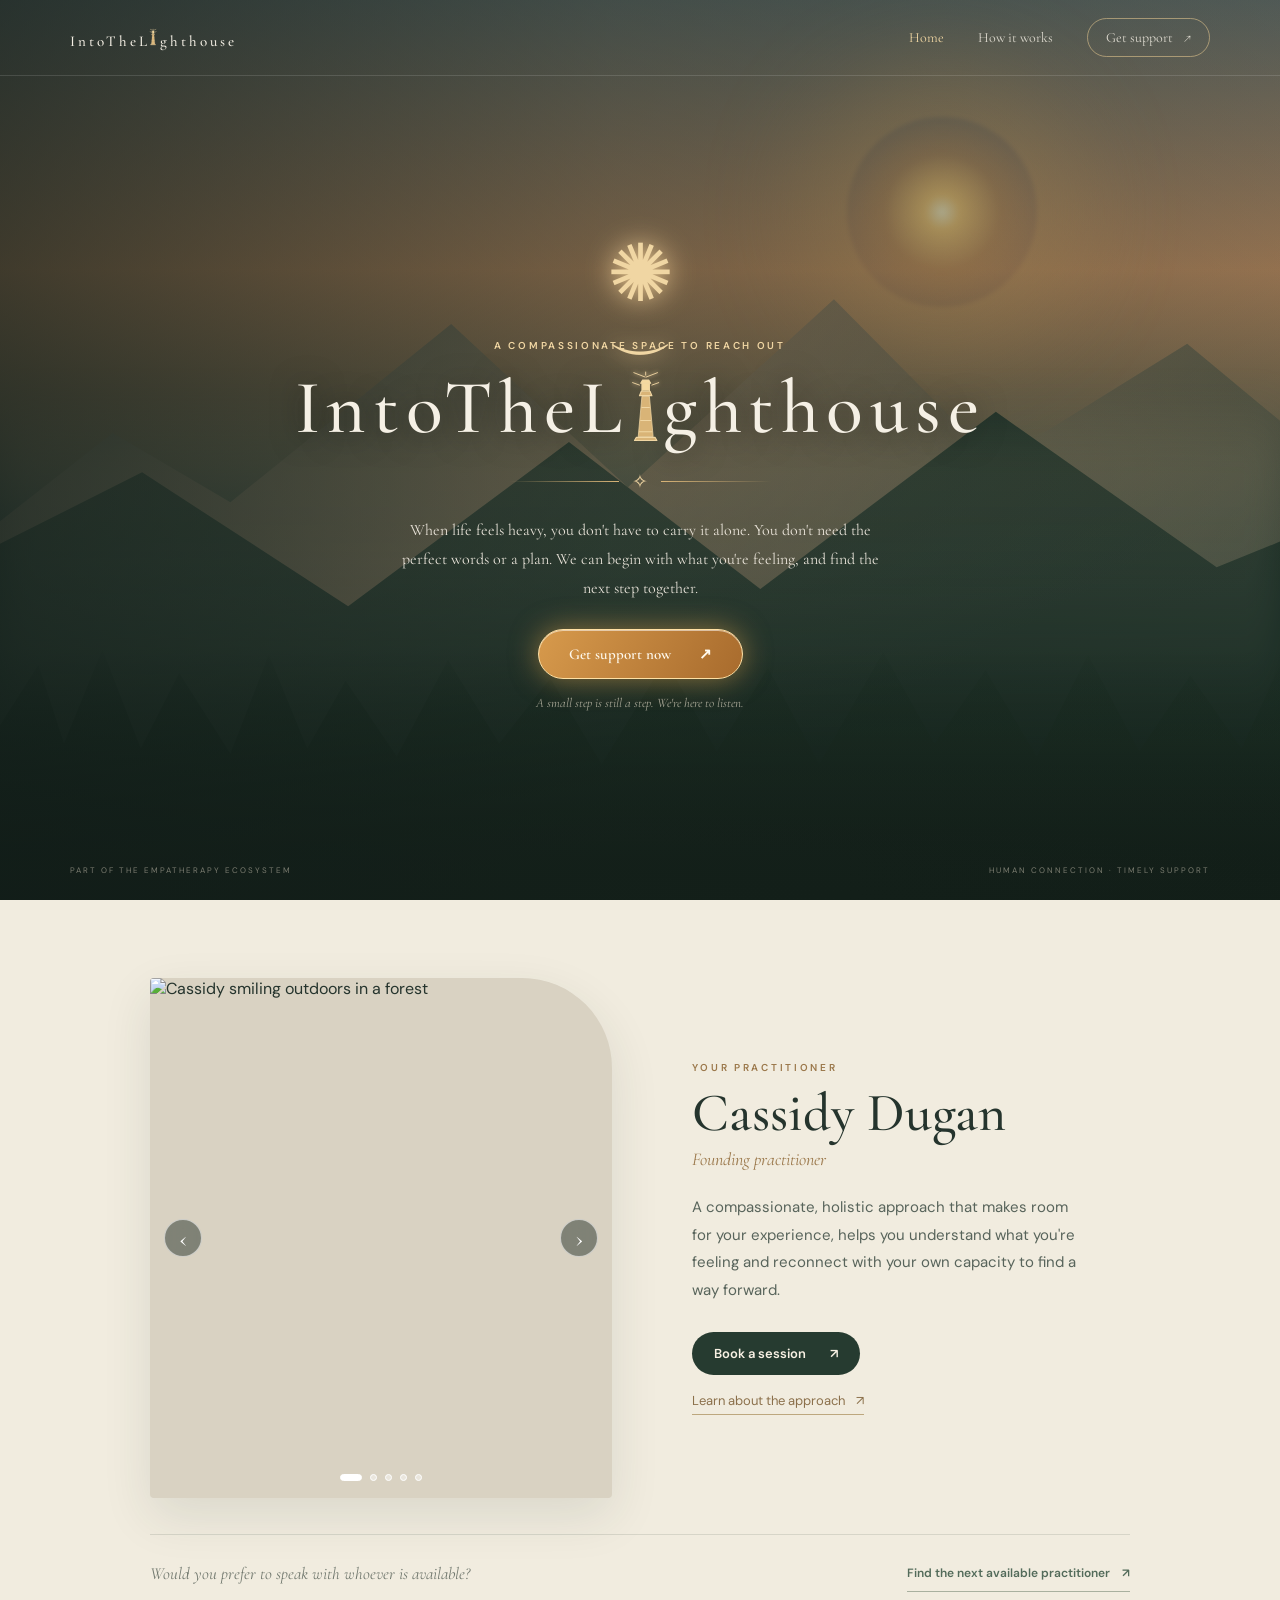
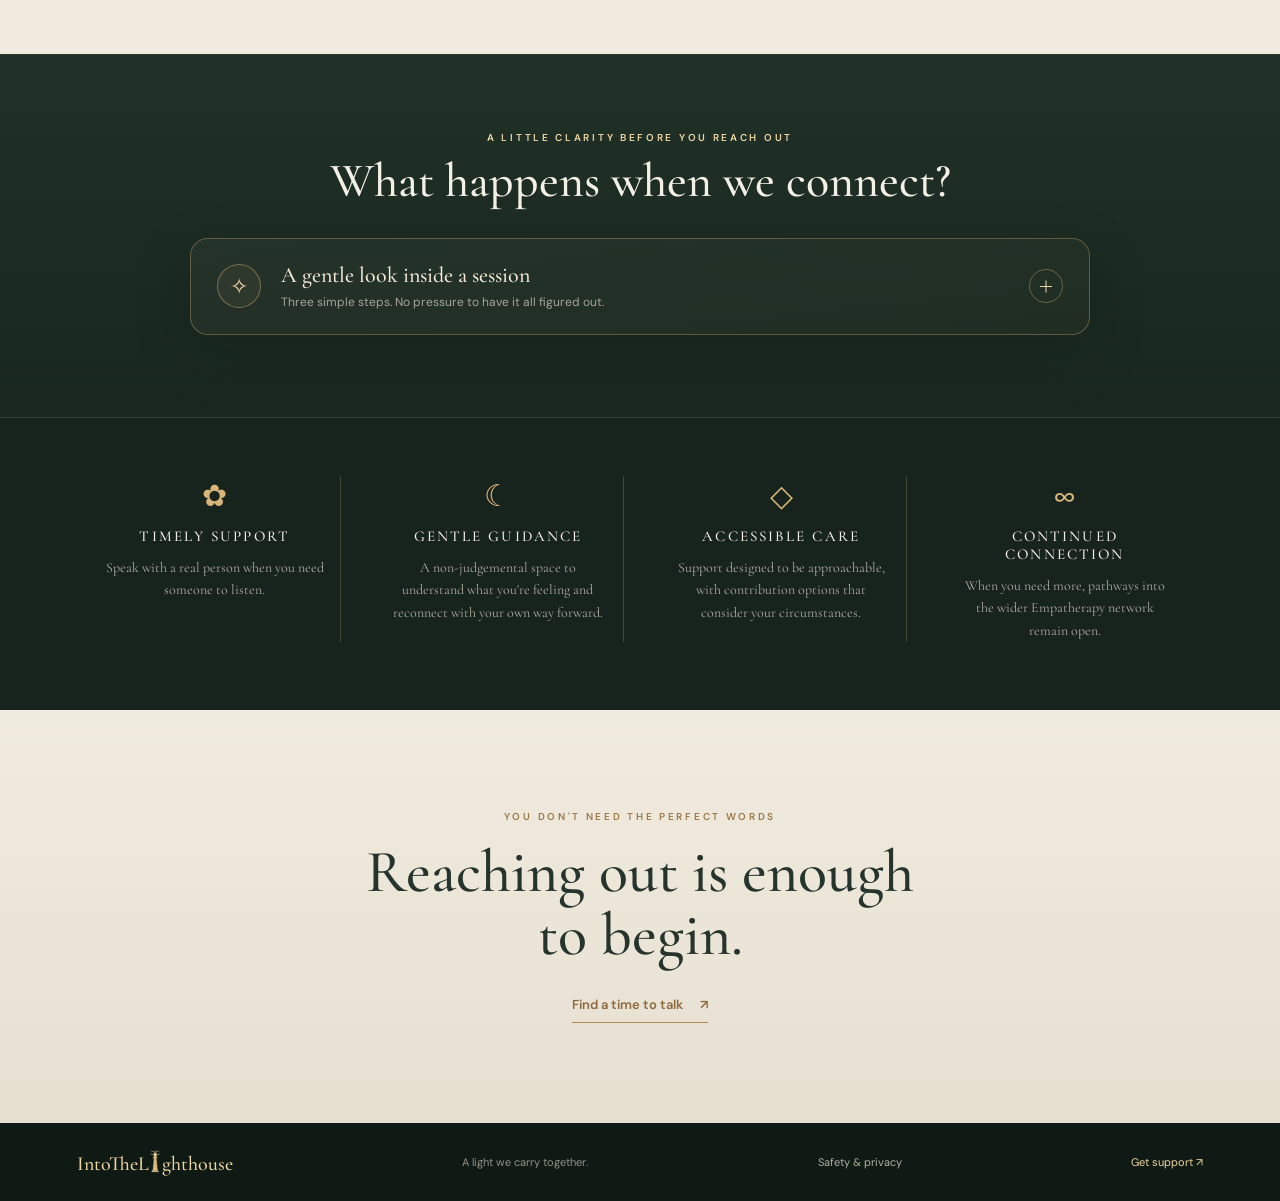
==== commit 273af0c6: "Merge remote-tracking branch 'origin/rename/into-the-lighthouse' into safety/crisis-safeguarding-pri" ====
--- a/index.html
+++ b/index.html
@@ -89,6 +89,6 @@
   </section>
   <section class="closing"><p class="overline">You don't need the perfect words</p><h2>Reaching out is enough<br>to begin.</h2><a href="support.html" class="text-link">Find a time to talk <span>↗</span></a></section>
 </main>
-<footer><a class="footer-brand" href="index.html" aria-label="IntoTheLighthouse">IntoTheL<span class="lighthouse-i" role="img" aria-label="i represented by a lighthouse"><svg viewBox="0 0 44 112" aria-hidden="true" focusable="false"><path class="light-rays" d="M21 8L3 1M23 8L41 1M22 5V0"/><path class="tower" d="M16 39H28L34 104H10L16 39Z"/><path class="tower-detail" d="M16 57H28M14 78H30M12 96H32"/><path class="gallery" d="M12 38H32L29 31H15L12 38Z"/><path class="lantern" d="M16 30V18H28V30M14 18H30L27 13H17L14 18Z"/><path class="lantern-glow" d="M12 21L1 17M32 21L43 17"/><path class="base" d="M7 105H37L40 110H4L7 105Z"/></svg></span>ghthouse</a><span>A light we carry together.</span><a href="support.html">Get support ↗</a></footer>
+<footer><a class="footer-brand" href="index.html" aria-label="IntoTheLighthouse">IntoTheL<span class="lighthouse-i" role="img" aria-label="i represented by a lighthouse"><svg viewBox="0 0 44 112" aria-hidden="true" focusable="false"><path class="light-rays" d="M21 8L3 1M23 8L41 1M22 5V0"/><path class="tower" d="M16 39H28L34 104H10L16 39Z"/><path class="tower-detail" d="M16 57H28M14 78H30M12 96H32"/><path class="gallery" d="M12 38H32L29 31H15L12 38Z"/><path class="lantern" d="M16 30V18H28V30M14 18H30L27 13H17L14 18Z"/><path class="lantern-glow" d="M12 21L1 17M32 21L43 17"/><path class="base" d="M7 105H37L40 110H4L7 105Z"/></svg></span>ghthouse</a><span>A light we carry together.</span><a class="footer-safety" href="safety.html">Safety &amp; privacy</a><a href="support.html">Get support ↗</a></footer>
 <script src="script.js"></script>
 </body></html>
--- a/styles.css
+++ b/styles.css
@@ -1,4 +1,4 @@
-:root{--night:#17231d;--night2:#202f27;--cream:#f5f0e5;--gold:#d9b477;--gold2:#f0d6a3;--ink:#25342d;--muted:#6d776e}*{box-sizing:border-box}html{scroll-behavior:smooth}body{margin:0;background:var(--night);color:var(--cream);font-family:"DM Sans",sans-serif}a{color:inherit;text-decoration:none}.topbar{height:76px;position:absolute;z-index:10;inset:0 0 auto;display:flex;align-items:center;justify-content:space-between;padding:0 5.5vw;border-bottom:1px solid #ffffff20}.ecosystem{display:flex;align-items:center;gap:12px;font:500 15px "Cormorant Garamond",serif;letter-spacing:.2em}.sun-mark{font-size:28px;color:var(--gold)}nav{display:flex;align-items:center;gap:34px;font:14px "Cormorant Garamond",serif}nav a{opacity:.85}nav a:hover,nav .active{color:var(--gold2);opacity:1}nav a:last-child{border:1px solid #e7c991aa;border-radius:30px;padding:10px 18px}nav a span{margin-left:8px}.hero{min-height:760px;height:100svh;max-height:980px;position:relative;display:grid;place-items:center;overflow:hidden;background:radial-gradient(ellipse at 66% 28%,#b77e4a 0,#52604d 24%,#26392e 52%,#17231d 80%)}.landscape{position:absolute;inset:0;overflow:hidden;background:linear-gradient(180deg,#6b7370 0%,#c18e62 30%,#435246 58%,#18271f 100%)}.sun{position:absolute;width:190px;height:190px;border-radius:50%;right:19%;top:13%;background:radial-gradient(circle,#fff2c7 0,#f6c879 13%,#e5a65e55 43%,transparent 72%);filter:blur(2px);box-shadow:0 0 100px 45px #efb96b55}.mountain{position:absolute;left:-5%;width:115%;height:55%;bottom:20%;clip-path:polygon(0 70%,12% 42%,20% 56%,35% 20%,47% 53%,61% 15%,72% 48%,85% 24%,100% 61%,100% 100%,0 100%)}.mountain-back{background:linear-gradient(140deg,#4e5b50,#8c795f 48%,#314338);opacity:.9}.mountain-front{bottom:12%;height:48%;clip-path:polygon(0 50%,14% 26%,28% 57%,43% 19%,56% 53%,72% 12%,87% 48%,100% 30%,100% 100%,0 100%);background:linear-gradient(150deg,#35483b,#1c3027 70%)}.mist{position:absolute;inset:43% 0 16%;background:linear-gradient(180deg,transparent,#e7d0a322 20%,#d5d0b31c 50%,transparent);filter:blur(18px)}.forest{position:absolute;bottom:0;left:0;right:0;height:29%;background:linear-gradient(0deg,#111d17 0%,#1c3024dd 62%,transparent);clip-path:polygon(0 33%,3% 10%,5% 40%,8% 4%,11% 42%,14% 13%,18% 44%,21% 6%,24% 42%,27% 16%,31% 45%,35% 8%,39% 40%,43% 15%,47% 48%,52% 8%,56% 43%,60% 11%,64% 48%,69% 5%,73% 40%,77% 12%,81% 45%,85% 6%,89% 43%,93% 14%,97% 42%,100% 10%,100% 100%,0 100%)}.hero-shade{position:absolute;inset:0;background:linear-gradient(90deg,#121d19b8,#17231d65 48%,#17231d36),linear-gradient(0deg,#111d17 0%,transparent 28%,#17231d22 100%)}.hero-content{position:relative;z-index:2;text-align:center;width:min(700px,88vw);padding:100px 0 70px}.hope-emblem{height:110px;display:flex;align-items:center;justify-content:center;position:relative;color:var(--gold2);margin-bottom:6px}.emblem-rays{font-size:80px;text-shadow:0 0 28px #f8d69b}.emblem-hands{position:absolute;top:58px;font-size:68px;transform:rotate(180deg);font-family:serif;text-shadow:0 0 20px #f8d69b}.overline{text-transform:uppercase;letter-spacing:.27em;font-size:10px;color:var(--gold2);font-weight:600}.hero h1{font:500 clamp(64px,10vw,112px)/.9 "Cormorant Garamond",serif;letter-spacing:.09em;margin:18px 0 10px;text-shadow:0 3px 30px #1118}.tagline{font:italic clamp(18px,2.6vw,27px) "Cormorant Garamond",serif;color:#f2e8d4;margin:0}.ornament{display:flex;align-items:center;justify-content:center;gap:13px;color:var(--gold2);margin:22px auto;font-size:19px}.ornament span{height:1px;width:110px;background:linear-gradient(90deg,transparent,var(--gold))}.ornament span:last-child{transform:rotate(180deg)}.intro{max-width:480px;margin:0 auto;color:#f7f1e7e8;font:16px/1.8 "Cormorant Garamond",serif}.primary-button{display:inline-flex;align-items:center;gap:28px;margin-top:27px;padding:15px 30px;border:1px solid #ffe0a3;border-radius:40px;background:linear-gradient(120deg,#d79a4c,#a86b2d);box-shadow:0 0 28px #e5a84d88,inset 0 1px #fff8;color:#fff9ed;font:600 15px "Cormorant Garamond",serif;transition:transform .2s,box-shadow .2s}.primary-button:hover{transform:translateY(-2px);box-shadow:0 0 38px #e5a84dbb}.primary-button span{font-family:sans-serif}.gentle-note{margin:16px 0 0;color:#eee5d1a8;font:italic 13px "Cormorant Garamond",serif}.hero-foot{position:absolute;bottom:25px;left:5.5vw;right:5.5vw;display:flex;justify-content:space-between;color:#f2e8d477;font-size:8px;letter-spacing:.25em}.essentials{background:var(--night);display:grid;grid-template-columns:repeat(4,1fr);padding:58px 7vw 68px;gap:32px}.principle{text-align:center;padding:0 16px;border-right:1px solid #e4c58b38}.principle:last-child{border:0}.principle-icon{color:var(--gold);font-size:30px}.principle h2{font:500 15px "Cormorant Garamond",serif;letter-spacing:.14em;text-transform:uppercase;margin:12px 0}.principle p{font:14px/1.6 "Cormorant Garamond",serif;color:#e9e3d4b8;max-width:230px;margin:auto}.closing{text-align:center;background:linear-gradient(180deg,#f0ebdf,#e7e0d1);color:var(--ink);padding:90px 20px 100px}.closing .overline{color:#9c7847}.closing h2{font:500 clamp(38px,5vw,60px)/1.05 "Cormorant Garamond",serif;margin:18px 0 26px}.text-link{display:inline-block;color:#8d693e;border-bottom:1px solid #b18a56;padding:0 0 9px;font:600 13px "DM Sans",sans-serif}.text-link span{margin-left:14px}footer{display:flex;align-items:center;justify-content:space-between;padding:27px 6vw;background:#101a15;color:#d8d0c0a8;font-size:11px}footer .footer-brand{font:500 20px "Cormorant Garamond",serif;letter-spacing:.18em;color:var(--gold2)}footer a:last-child{color:var(--gold2)}@media(max-width:700px){.topbar{height:68px;padding:0 5vw}.ecosystem{font-size:12px}nav{gap:14px;font-size:12px}nav a:nth-child(2){display:none}nav a:last-child{padding:9px 13px}.hero{min-height:720px}.hero-content{padding-top:95px}.hero h1{font-size:68px}.tagline{font-size:19px}.intro{font-size:15px;max-width:360px}.hero-foot{font-size:7px;letter-spacing:.13em;bottom:17px}.hero-foot span:last-child{display:none}.essentials{grid-template-columns:repeat(2,1fr);padding:42px 5vw;gap:30px 10px}.principle{border:0;padding:0 8px}.principle:nth-child(odd){border-right:1px solid #e4c58b38}.principle p{font-size:13px}footer{gap:14px;flex-wrap:wrap}footer span{order:3;width:100%}}@media(prefers-reduced-motion:reduce){html{scroll-behavior:auto}*{transition:none!important}}
+:root{--night:#17231d;--night2:#202f27;--cream:#f5f0e5;--gold:#d9b477;--gold2:#f0d6a3;--ink:#25342d;--muted:#6d776e}*{box-sizing:border-box}html{scroll-behavior:smooth}body{margin:0;background:var(--night);color:var(--cream);font-family:"DM Sans",sans-serif}a{color:inherit;text-decoration:none}.topbar{height:76px;position:absolute;z-index:10;inset:0 0 auto;display:flex;align-items:center;justify-content:space-between;padding:0 5.5vw;border-bottom:1px solid #ffffff20}.ecosystem{display:flex;align-items:center;gap:12px;font:500 15px "Cormorant Garamond",serif;letter-spacing:.2em}.sun-mark{font-size:28px;color:var(--gold)}nav{display:flex;align-items:center;gap:34px;font:14px "Cormorant Garamond",serif}nav a{opacity:.85}nav a:hover,nav .active{color:var(--gold2);opacity:1}nav a:last-child{border:1px solid #e7c991aa;border-radius:30px;padding:10px 18px}nav a span{margin-left:8px}.hero{min-height:760px;height:100svh;max-height:980px;position:relative;display:grid;place-items:center;overflow:hidden;background:radial-gradient(ellipse at 66% 28%,#b77e4a 0,#52604d 24%,#26392e 52%,#17231d 80%)}.landscape{position:absolute;inset:0;overflow:hidden;background:linear-gradient(180deg,#6b7370 0%,#c18e62 30%,#435246 58%,#18271f 100%)}.sun{position:absolute;width:190px;height:190px;border-radius:50%;right:19%;top:13%;background:radial-gradient(circle,#fff2c7 0,#f6c879 13%,#e5a65e55 43%,transparent 72%);filter:blur(2px);box-shadow:0 0 100px 45px #efb96b55}.mountain{position:absolute;left:-5%;width:115%;height:55%;bottom:20%;clip-path:polygon(0 70%,12% 42%,20% 56%,35% 20%,47% 53%,61% 15%,72% 48%,85% 24%,100% 61%,100% 100%,0 100%)}.mountain-back{background:linear-gradient(140deg,#4e5b50,#8c795f 48%,#314338);opacity:.9}.mountain-front{bottom:12%;height:48%;clip-path:polygon(0 50%,14% 26%,28% 57%,43% 19%,56% 53%,72% 12%,87% 48%,100% 30%,100% 100%,0 100%);background:linear-gradient(150deg,#35483b,#1c3027 70%)}.mist{position:absolute;inset:43% 0 16%;background:linear-gradient(180deg,transparent,#e7d0a322 20%,#d5d0b31c 50%,transparent);filter:blur(18px)}.forest{position:absolute;bottom:0;left:0;right:0;height:29%;background:linear-gradient(0deg,#111d17 0%,#1c3024dd 62%,transparent);clip-path:polygon(0 33%,3% 10%,5% 40%,8% 4%,11% 42%,14% 13%,18% 44%,21% 6%,24% 42%,27% 16%,31% 45%,35% 8%,39% 40%,43% 15%,47% 48%,52% 8%,56% 43%,60% 11%,64% 48%,69% 5%,73% 40%,77% 12%,81% 45%,85% 6%,89% 43%,93% 14%,97% 42%,100% 10%,100% 100%,0 100%)}.hero-shade{position:absolute;inset:0;background:linear-gradient(90deg,#121d19b8,#17231d65 48%,#17231d36),linear-gradient(0deg,#111d17 0%,transparent 28%,#17231d22 100%)}.hero-content{position:relative;z-index:2;text-align:center;width:min(700px,88vw);padding:100px 0 70px}.hope-emblem{height:110px;display:flex;align-items:center;justify-content:center;position:relative;color:var(--gold2);margin-bottom:6px}.emblem-rays{font-size:80px;text-shadow:0 0 28px #f8d69b}.emblem-hands{position:absolute;top:58px;font-size:68px;transform:rotate(180deg);font-family:serif;text-shadow:0 0 20px #f8d69b}.overline{text-transform:uppercase;letter-spacing:.27em;font-size:10px;color:var(--gold2);font-weight:600}.hero h1{font:500 clamp(64px,10vw,112px)/.9 "Cormorant Garamond",serif;letter-spacing:.09em;margin:18px 0 10px;text-shadow:0 3px 30px #1118}.tagline{font:italic clamp(18px,2.6vw,27px) "Cormorant Garamond",serif;color:#f2e8d4;margin:0}.ornament{display:flex;align-items:center;justify-content:center;gap:13px;color:var(--gold2);margin:22px auto;font-size:19px}.ornament span{height:1px;width:110px;background:linear-gradient(90deg,transparent,var(--gold))}.ornament span:last-child{transform:rotate(180deg)}.intro{max-width:480px;margin:0 auto;color:#f7f1e7e8;font:16px/1.8 "Cormorant Garamond",serif}.primary-button{display:inline-flex;align-items:center;gap:28px;margin-top:27px;padding:15px 30px;border:1px solid #ffe0a3;border-radius:40px;background:linear-gradient(120deg,#d79a4c,#a86b2d);box-shadow:0 0 28px #e5a84d88,inset 0 1px #fff8;color:#fff9ed;font:600 15px "Cormorant Garamond",serif;transition:transform .2s,box-shadow .2s}.primary-button:hover{transform:translateY(-2px);box-shadow:0 0 38px #e5a84dbb}.primary-button span{font-family:sans-serif}.gentle-note{margin:16px 0 0;color:#eee5d1a8;font:italic 13px "Cormorant Garamond",serif}.hero-foot{position:absolute;bottom:25px;left:5.5vw;right:5.5vw;display:flex;justify-content:space-between;color:#f2e8d477;font-size:8px;letter-spacing:.25em}.essentials{background:var(--night);display:grid;grid-template-columns:repeat(4,1fr);padding:58px 7vw 68px;gap:32px}.principle{text-align:center;padding:0 16px;border-right:1px solid #e4c58b38}.principle:last-child{border:0}.principle-icon{color:var(--gold);font-size:30px}.principle h2{font:500 15px "Cormorant Garamond",serif;letter-spacing:.14em;text-transform:uppercase;margin:12px 0}.principle p{font:14px/1.6 "Cormorant Garamond",serif;color:#e9e3d4b8;max-width:230px;margin:auto}.closing{text-align:center;background:linear-gradient(180deg,#f0ebdf,#e7e0d1);color:var(--ink);padding:90px 20px 100px}.closing .overline{color:#9c7847}.closing h2{font:500 clamp(38px,5vw,60px)/1.05 "Cormorant Garamond",serif;margin:18px 0 26px}.text-link{display:inline-block;color:#8d693e;border-bottom:1px solid #b18a56;padding:0 0 9px;font:600 13px "DM Sans",sans-serif}.text-link span{margin-left:14px}footer{display:flex;align-items:center;justify-content:space-between;padding:27px 6vw;background:#101a15;color:#d8d0c0a8;font-size:11px}footer .footer-brand{font:500 20px "Cormorant Garamond",serif;letter-spacing:.18em;color:var(--gold2)}footer a:last-child{color:var(--gold2)}@media(max-width:700px){.topbar{height:68px;padding:0 5vw}.ecosystem{font-size:12px}nav{gap:14px;font-size:12px}nav a:nth-child(2){display:none}nav a:last-child{padding:9px 13px}.hero{min-height:720px}.hero-content{padding-top:95px}.hero h1{font-size:68px}.tagline{font-size:19px}.intro{font-size:15px;max-width:360px}.hero-foot{font-size:7px;letter-spacing:.13em;bottom:17px}.hero-foot span:last-child{display:none}.essentials{grid-template-columns:repeat(2,1fr);padding:42px 5vw;gap:30px 10px}.principle{border:0;padding:0 8px}.principle:nth-child(odd){border-right:1px solid #e4c58b38}.principle p{font-size:13px}footer{gap:14px;flex-wrap:wrap}footer>span{order:3;width:100%}}@media(prefers-reduced-motion:reduce){html{scroll-behavior:auto}*{transition:none!important}}
 /* The "i" of "Lighthouse" is a lighthouse: the letter becomes the brand's beacon. */
 .itl-wordmark{display:flex;align-items:center;justify-content:center;gap:.015em;white-space:nowrap}
 /* "IntoTheLighthouse" is longer than the old wordmark: scale it to fit the hero on every screen width. */
@@ -108,3 +108,7 @@
   width:100%;
   height:100%;
 }
+
+/* Footer link to the Safety, care and privacy page (on every page). */
+footer .footer-safety{color:#d8d0c0d0}
+footer .footer-safety:hover{color:var(--gold2)}
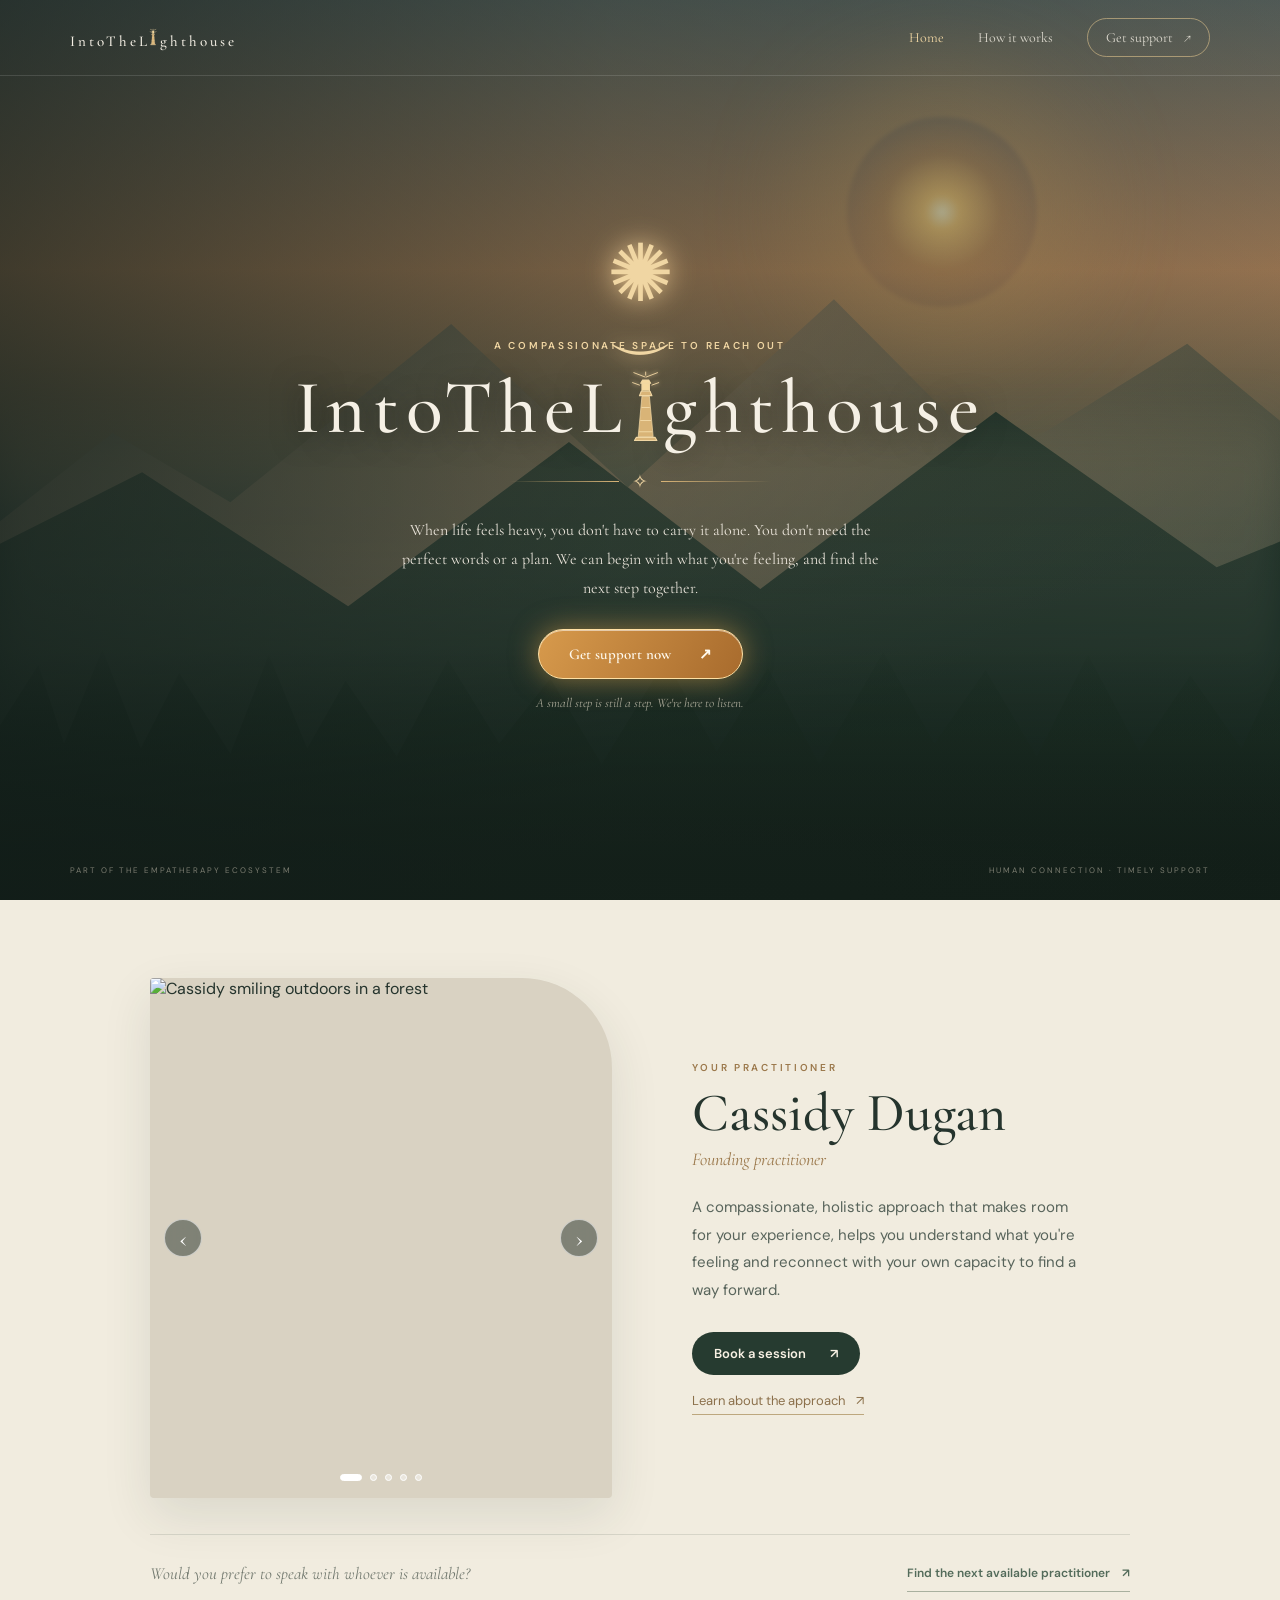
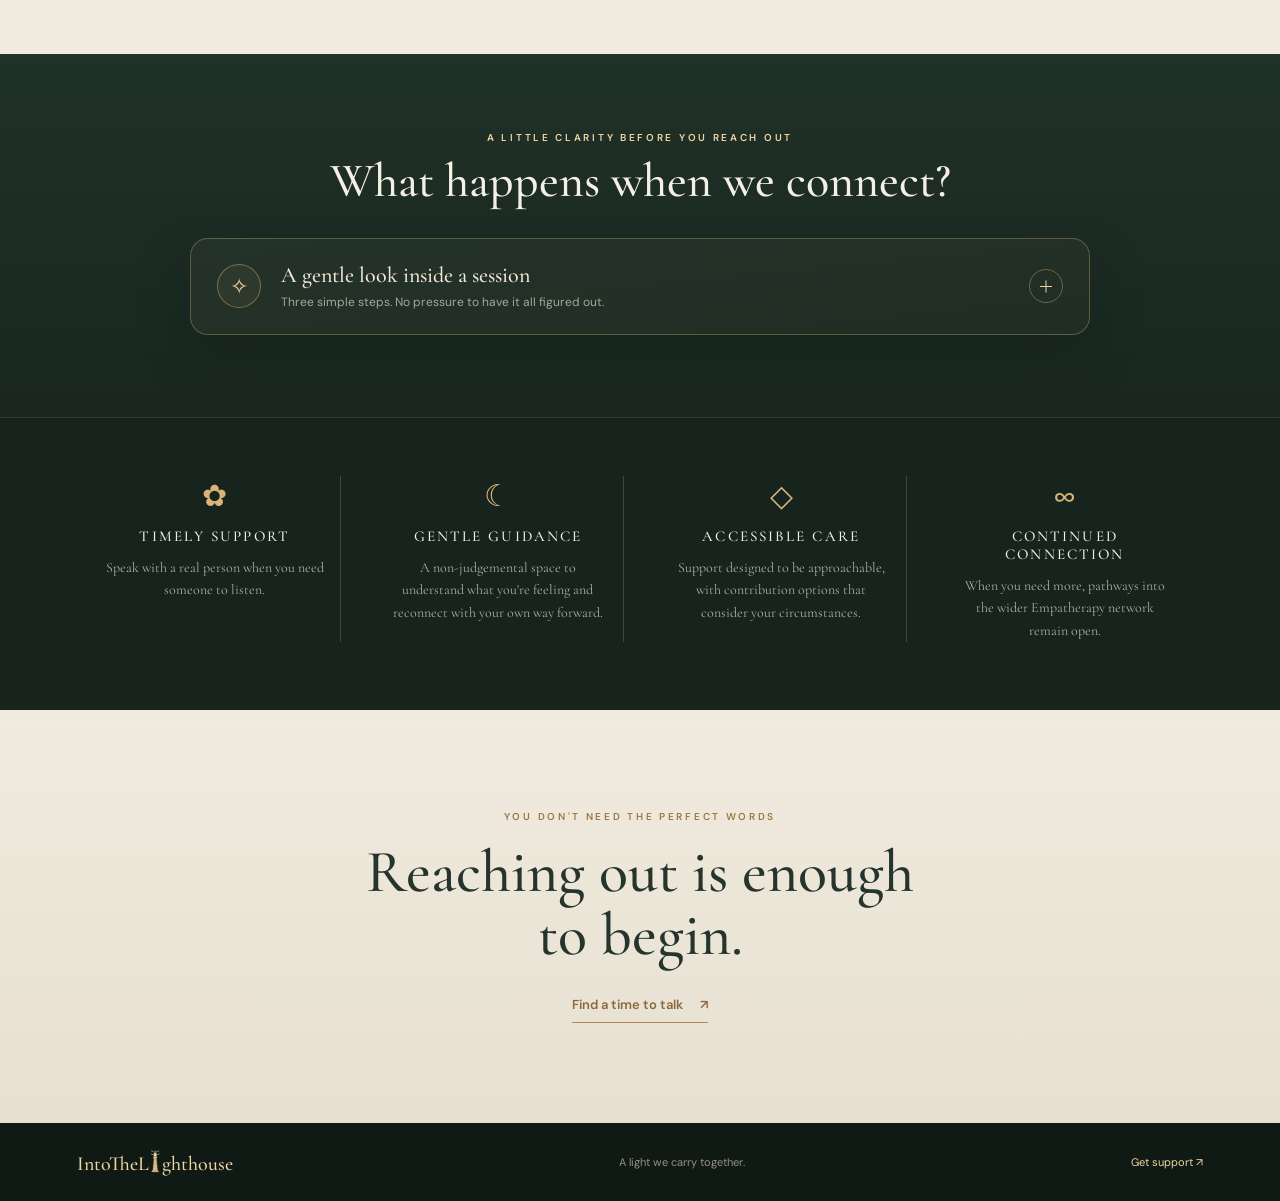
==== commit 70ed3407: "Merge pull request #1 from Kashka-25/rename/into-the-lighthouse Rename HOPEIUM to IntoTheLighthouse;" ====
--- a/index.html
+++ b/index.html
@@ -89,6 +89,6 @@
   </section>
   <section class="closing"><p class="overline">You don't need the perfect words</p><h2>Reaching out is enough<br>to begin.</h2><a href="support.html" class="text-link">Find a time to talk <span>↗</span></a></section>
 </main>
-<footer><a class="footer-brand" href="index.html" aria-label="IntoTheLighthouse">IntoTheL<span class="lighthouse-i" role="img" aria-label="i represented by a lighthouse"><svg viewBox="0 0 44 112" aria-hidden="true" focusable="false"><path class="light-rays" d="M21 8L3 1M23 8L41 1M22 5V0"/><path class="tower" d="M16 39H28L34 104H10L16 39Z"/><path class="tower-detail" d="M16 57H28M14 78H30M12 96H32"/><path class="gallery" d="M12 38H32L29 31H15L12 38Z"/><path class="lantern" d="M16 30V18H28V30M14 18H30L27 13H17L14 18Z"/><path class="lantern-glow" d="M12 21L1 17M32 21L43 17"/><path class="base" d="M7 105H37L40 110H4L7 105Z"/></svg></span>ghthouse</a><span>A light we carry together.</span><a class="footer-safety" href="safety.html">Safety &amp; privacy</a><a href="support.html">Get support ↗</a></footer>
+<footer><a class="footer-brand" href="index.html" aria-label="IntoTheLighthouse">IntoTheL<span class="lighthouse-i" role="img" aria-label="i represented by a lighthouse"><svg viewBox="0 0 44 112" aria-hidden="true" focusable="false"><path class="light-rays" d="M21 8L3 1M23 8L41 1M22 5V0"/><path class="tower" d="M16 39H28L34 104H10L16 39Z"/><path class="tower-detail" d="M16 57H28M14 78H30M12 96H32"/><path class="gallery" d="M12 38H32L29 31H15L12 38Z"/><path class="lantern" d="M16 30V18H28V30M14 18H30L27 13H17L14 18Z"/><path class="lantern-glow" d="M12 21L1 17M32 21L43 17"/><path class="base" d="M7 105H37L40 110H4L7 105Z"/></svg></span>ghthouse</a><span>A light we carry together.</span><a href="support.html">Get support ↗</a></footer>
 <script src="script.js"></script>
 </body></html>
--- a/styles.css
+++ b/styles.css
@@ -1,4 +1,4 @@
-:root{--night:#17231d;--night2:#202f27;--cream:#f5f0e5;--gold:#d9b477;--gold2:#f0d6a3;--ink:#25342d;--muted:#6d776e}*{box-sizing:border-box}html{scroll-behavior:smooth}body{margin:0;background:var(--night);color:var(--cream);font-family:"DM Sans",sans-serif}a{color:inherit;text-decoration:none}.topbar{height:76px;position:absolute;z-index:10;inset:0 0 auto;display:flex;align-items:center;justify-content:space-between;padding:0 5.5vw;border-bottom:1px solid #ffffff20}.ecosystem{display:flex;align-items:center;gap:12px;font:500 15px "Cormorant Garamond",serif;letter-spacing:.2em}.sun-mark{font-size:28px;color:var(--gold)}nav{display:flex;align-items:center;gap:34px;font:14px "Cormorant Garamond",serif}nav a{opacity:.85}nav a:hover,nav .active{color:var(--gold2);opacity:1}nav a:last-child{border:1px solid #e7c991aa;border-radius:30px;padding:10px 18px}nav a span{margin-left:8px}.hero{min-height:760px;height:100svh;max-height:980px;position:relative;display:grid;place-items:center;overflow:hidden;background:radial-gradient(ellipse at 66% 28%,#b77e4a 0,#52604d 24%,#26392e 52%,#17231d 80%)}.landscape{position:absolute;inset:0;overflow:hidden;background:linear-gradient(180deg,#6b7370 0%,#c18e62 30%,#435246 58%,#18271f 100%)}.sun{position:absolute;width:190px;height:190px;border-radius:50%;right:19%;top:13%;background:radial-gradient(circle,#fff2c7 0,#f6c879 13%,#e5a65e55 43%,transparent 72%);filter:blur(2px);box-shadow:0 0 100px 45px #efb96b55}.mountain{position:absolute;left:-5%;width:115%;height:55%;bottom:20%;clip-path:polygon(0 70%,12% 42%,20% 56%,35% 20%,47% 53%,61% 15%,72% 48%,85% 24%,100% 61%,100% 100%,0 100%)}.mountain-back{background:linear-gradient(140deg,#4e5b50,#8c795f 48%,#314338);opacity:.9}.mountain-front{bottom:12%;height:48%;clip-path:polygon(0 50%,14% 26%,28% 57%,43% 19%,56% 53%,72% 12%,87% 48%,100% 30%,100% 100%,0 100%);background:linear-gradient(150deg,#35483b,#1c3027 70%)}.mist{position:absolute;inset:43% 0 16%;background:linear-gradient(180deg,transparent,#e7d0a322 20%,#d5d0b31c 50%,transparent);filter:blur(18px)}.forest{position:absolute;bottom:0;left:0;right:0;height:29%;background:linear-gradient(0deg,#111d17 0%,#1c3024dd 62%,transparent);clip-path:polygon(0 33%,3% 10%,5% 40%,8% 4%,11% 42%,14% 13%,18% 44%,21% 6%,24% 42%,27% 16%,31% 45%,35% 8%,39% 40%,43% 15%,47% 48%,52% 8%,56% 43%,60% 11%,64% 48%,69% 5%,73% 40%,77% 12%,81% 45%,85% 6%,89% 43%,93% 14%,97% 42%,100% 10%,100% 100%,0 100%)}.hero-shade{position:absolute;inset:0;background:linear-gradient(90deg,#121d19b8,#17231d65 48%,#17231d36),linear-gradient(0deg,#111d17 0%,transparent 28%,#17231d22 100%)}.hero-content{position:relative;z-index:2;text-align:center;width:min(700px,88vw);padding:100px 0 70px}.hope-emblem{height:110px;display:flex;align-items:center;justify-content:center;position:relative;color:var(--gold2);margin-bottom:6px}.emblem-rays{font-size:80px;text-shadow:0 0 28px #f8d69b}.emblem-hands{position:absolute;top:58px;font-size:68px;transform:rotate(180deg);font-family:serif;text-shadow:0 0 20px #f8d69b}.overline{text-transform:uppercase;letter-spacing:.27em;font-size:10px;color:var(--gold2);font-weight:600}.hero h1{font:500 clamp(64px,10vw,112px)/.9 "Cormorant Garamond",serif;letter-spacing:.09em;margin:18px 0 10px;text-shadow:0 3px 30px #1118}.tagline{font:italic clamp(18px,2.6vw,27px) "Cormorant Garamond",serif;color:#f2e8d4;margin:0}.ornament{display:flex;align-items:center;justify-content:center;gap:13px;color:var(--gold2);margin:22px auto;font-size:19px}.ornament span{height:1px;width:110px;background:linear-gradient(90deg,transparent,var(--gold))}.ornament span:last-child{transform:rotate(180deg)}.intro{max-width:480px;margin:0 auto;color:#f7f1e7e8;font:16px/1.8 "Cormorant Garamond",serif}.primary-button{display:inline-flex;align-items:center;gap:28px;margin-top:27px;padding:15px 30px;border:1px solid #ffe0a3;border-radius:40px;background:linear-gradient(120deg,#d79a4c,#a86b2d);box-shadow:0 0 28px #e5a84d88,inset 0 1px #fff8;color:#fff9ed;font:600 15px "Cormorant Garamond",serif;transition:transform .2s,box-shadow .2s}.primary-button:hover{transform:translateY(-2px);box-shadow:0 0 38px #e5a84dbb}.primary-button span{font-family:sans-serif}.gentle-note{margin:16px 0 0;color:#eee5d1a8;font:italic 13px "Cormorant Garamond",serif}.hero-foot{position:absolute;bottom:25px;left:5.5vw;right:5.5vw;display:flex;justify-content:space-between;color:#f2e8d477;font-size:8px;letter-spacing:.25em}.essentials{background:var(--night);display:grid;grid-template-columns:repeat(4,1fr);padding:58px 7vw 68px;gap:32px}.principle{text-align:center;padding:0 16px;border-right:1px solid #e4c58b38}.principle:last-child{border:0}.principle-icon{color:var(--gold);font-size:30px}.principle h2{font:500 15px "Cormorant Garamond",serif;letter-spacing:.14em;text-transform:uppercase;margin:12px 0}.principle p{font:14px/1.6 "Cormorant Garamond",serif;color:#e9e3d4b8;max-width:230px;margin:auto}.closing{text-align:center;background:linear-gradient(180deg,#f0ebdf,#e7e0d1);color:var(--ink);padding:90px 20px 100px}.closing .overline{color:#9c7847}.closing h2{font:500 clamp(38px,5vw,60px)/1.05 "Cormorant Garamond",serif;margin:18px 0 26px}.text-link{display:inline-block;color:#8d693e;border-bottom:1px solid #b18a56;padding:0 0 9px;font:600 13px "DM Sans",sans-serif}.text-link span{margin-left:14px}footer{display:flex;align-items:center;justify-content:space-between;padding:27px 6vw;background:#101a15;color:#d8d0c0a8;font-size:11px}footer .footer-brand{font:500 20px "Cormorant Garamond",serif;letter-spacing:.18em;color:var(--gold2)}footer a:last-child{color:var(--gold2)}@media(max-width:700px){.topbar{height:68px;padding:0 5vw}.ecosystem{font-size:12px}nav{gap:14px;font-size:12px}nav a:nth-child(2){display:none}nav a:last-child{padding:9px 13px}.hero{min-height:720px}.hero-content{padding-top:95px}.hero h1{font-size:68px}.tagline{font-size:19px}.intro{font-size:15px;max-width:360px}.hero-foot{font-size:7px;letter-spacing:.13em;bottom:17px}.hero-foot span:last-child{display:none}.essentials{grid-template-columns:repeat(2,1fr);padding:42px 5vw;gap:30px 10px}.principle{border:0;padding:0 8px}.principle:nth-child(odd){border-right:1px solid #e4c58b38}.principle p{font-size:13px}footer{gap:14px;flex-wrap:wrap}footer>span{order:3;width:100%}}@media(prefers-reduced-motion:reduce){html{scroll-behavior:auto}*{transition:none!important}}
+:root{--night:#17231d;--night2:#202f27;--cream:#f5f0e5;--gold:#d9b477;--gold2:#f0d6a3;--ink:#25342d;--muted:#6d776e}*{box-sizing:border-box}html{scroll-behavior:smooth}body{margin:0;background:var(--night);color:var(--cream);font-family:"DM Sans",sans-serif}a{color:inherit;text-decoration:none}.topbar{height:76px;position:absolute;z-index:10;inset:0 0 auto;display:flex;align-items:center;justify-content:space-between;padding:0 5.5vw;border-bottom:1px solid #ffffff20}.ecosystem{display:flex;align-items:center;gap:12px;font:500 15px "Cormorant Garamond",serif;letter-spacing:.2em}.sun-mark{font-size:28px;color:var(--gold)}nav{display:flex;align-items:center;gap:34px;font:14px "Cormorant Garamond",serif}nav a{opacity:.85}nav a:hover,nav .active{color:var(--gold2);opacity:1}nav a:last-child{border:1px solid #e7c991aa;border-radius:30px;padding:10px 18px}nav a span{margin-left:8px}.hero{min-height:760px;height:100svh;max-height:980px;position:relative;display:grid;place-items:center;overflow:hidden;background:radial-gradient(ellipse at 66% 28%,#b77e4a 0,#52604d 24%,#26392e 52%,#17231d 80%)}.landscape{position:absolute;inset:0;overflow:hidden;background:linear-gradient(180deg,#6b7370 0%,#c18e62 30%,#435246 58%,#18271f 100%)}.sun{position:absolute;width:190px;height:190px;border-radius:50%;right:19%;top:13%;background:radial-gradient(circle,#fff2c7 0,#f6c879 13%,#e5a65e55 43%,transparent 72%);filter:blur(2px);box-shadow:0 0 100px 45px #efb96b55}.mountain{position:absolute;left:-5%;width:115%;height:55%;bottom:20%;clip-path:polygon(0 70%,12% 42%,20% 56%,35% 20%,47% 53%,61% 15%,72% 48%,85% 24%,100% 61%,100% 100%,0 100%)}.mountain-back{background:linear-gradient(140deg,#4e5b50,#8c795f 48%,#314338);opacity:.9}.mountain-front{bottom:12%;height:48%;clip-path:polygon(0 50%,14% 26%,28% 57%,43% 19%,56% 53%,72% 12%,87% 48%,100% 30%,100% 100%,0 100%);background:linear-gradient(150deg,#35483b,#1c3027 70%)}.mist{position:absolute;inset:43% 0 16%;background:linear-gradient(180deg,transparent,#e7d0a322 20%,#d5d0b31c 50%,transparent);filter:blur(18px)}.forest{position:absolute;bottom:0;left:0;right:0;height:29%;background:linear-gradient(0deg,#111d17 0%,#1c3024dd 62%,transparent);clip-path:polygon(0 33%,3% 10%,5% 40%,8% 4%,11% 42%,14% 13%,18% 44%,21% 6%,24% 42%,27% 16%,31% 45%,35% 8%,39% 40%,43% 15%,47% 48%,52% 8%,56% 43%,60% 11%,64% 48%,69% 5%,73% 40%,77% 12%,81% 45%,85% 6%,89% 43%,93% 14%,97% 42%,100% 10%,100% 100%,0 100%)}.hero-shade{position:absolute;inset:0;background:linear-gradient(90deg,#121d19b8,#17231d65 48%,#17231d36),linear-gradient(0deg,#111d17 0%,transparent 28%,#17231d22 100%)}.hero-content{position:relative;z-index:2;text-align:center;width:min(700px,88vw);padding:100px 0 70px}.hope-emblem{height:110px;display:flex;align-items:center;justify-content:center;position:relative;color:var(--gold2);margin-bottom:6px}.emblem-rays{font-size:80px;text-shadow:0 0 28px #f8d69b}.emblem-hands{position:absolute;top:58px;font-size:68px;transform:rotate(180deg);font-family:serif;text-shadow:0 0 20px #f8d69b}.overline{text-transform:uppercase;letter-spacing:.27em;font-size:10px;color:var(--gold2);font-weight:600}.hero h1{font:500 clamp(64px,10vw,112px)/.9 "Cormorant Garamond",serif;letter-spacing:.09em;margin:18px 0 10px;text-shadow:0 3px 30px #1118}.tagline{font:italic clamp(18px,2.6vw,27px) "Cormorant Garamond",serif;color:#f2e8d4;margin:0}.ornament{display:flex;align-items:center;justify-content:center;gap:13px;color:var(--gold2);margin:22px auto;font-size:19px}.ornament span{height:1px;width:110px;background:linear-gradient(90deg,transparent,var(--gold))}.ornament span:last-child{transform:rotate(180deg)}.intro{max-width:480px;margin:0 auto;color:#f7f1e7e8;font:16px/1.8 "Cormorant Garamond",serif}.primary-button{display:inline-flex;align-items:center;gap:28px;margin-top:27px;padding:15px 30px;border:1px solid #ffe0a3;border-radius:40px;background:linear-gradient(120deg,#d79a4c,#a86b2d);box-shadow:0 0 28px #e5a84d88,inset 0 1px #fff8;color:#fff9ed;font:600 15px "Cormorant Garamond",serif;transition:transform .2s,box-shadow .2s}.primary-button:hover{transform:translateY(-2px);box-shadow:0 0 38px #e5a84dbb}.primary-button span{font-family:sans-serif}.gentle-note{margin:16px 0 0;color:#eee5d1a8;font:italic 13px "Cormorant Garamond",serif}.hero-foot{position:absolute;bottom:25px;left:5.5vw;right:5.5vw;display:flex;justify-content:space-between;color:#f2e8d477;font-size:8px;letter-spacing:.25em}.essentials{background:var(--night);display:grid;grid-template-columns:repeat(4,1fr);padding:58px 7vw 68px;gap:32px}.principle{text-align:center;padding:0 16px;border-right:1px solid #e4c58b38}.principle:last-child{border:0}.principle-icon{color:var(--gold);font-size:30px}.principle h2{font:500 15px "Cormorant Garamond",serif;letter-spacing:.14em;text-transform:uppercase;margin:12px 0}.principle p{font:14px/1.6 "Cormorant Garamond",serif;color:#e9e3d4b8;max-width:230px;margin:auto}.closing{text-align:center;background:linear-gradient(180deg,#f0ebdf,#e7e0d1);color:var(--ink);padding:90px 20px 100px}.closing .overline{color:#9c7847}.closing h2{font:500 clamp(38px,5vw,60px)/1.05 "Cormorant Garamond",serif;margin:18px 0 26px}.text-link{display:inline-block;color:#8d693e;border-bottom:1px solid #b18a56;padding:0 0 9px;font:600 13px "DM Sans",sans-serif}.text-link span{margin-left:14px}footer{display:flex;align-items:center;justify-content:space-between;padding:27px 6vw;background:#101a15;color:#d8d0c0a8;font-size:11px}footer .footer-brand{font:500 20px "Cormorant Garamond",serif;letter-spacing:.18em;color:var(--gold2)}footer a:last-child{color:var(--gold2)}@media(max-width:700px){.topbar{height:68px;padding:0 5vw}.ecosystem{font-size:12px}nav{gap:14px;font-size:12px}nav a:nth-child(2){display:none}nav a:last-child{padding:9px 13px}.hero{min-height:720px}.hero-content{padding-top:95px}.hero h1{font-size:68px}.tagline{font-size:19px}.intro{font-size:15px;max-width:360px}.hero-foot{font-size:7px;letter-spacing:.13em;bottom:17px}.hero-foot span:last-child{display:none}.essentials{grid-template-columns:repeat(2,1fr);padding:42px 5vw;gap:30px 10px}.principle{border:0;padding:0 8px}.principle:nth-child(odd){border-right:1px solid #e4c58b38}.principle p{font-size:13px}footer{gap:14px;flex-wrap:wrap}footer span{order:3;width:100%}}@media(prefers-reduced-motion:reduce){html{scroll-behavior:auto}*{transition:none!important}}
 /* The "i" of "Lighthouse" is a lighthouse: the letter becomes the brand's beacon. */
 .itl-wordmark{display:flex;align-items:center;justify-content:center;gap:.015em;white-space:nowrap}
 /* "IntoTheLighthouse" is longer than the old wordmark: scale it to fit the hero on every screen width. */
@@ -108,7 +108,3 @@
   width:100%;
   height:100%;
 }
-
-/* Footer link to the Safety, care and privacy page (on every page). */
-footer .footer-safety{color:#d8d0c0d0}
-footer .footer-safety:hover{color:var(--gold2)}
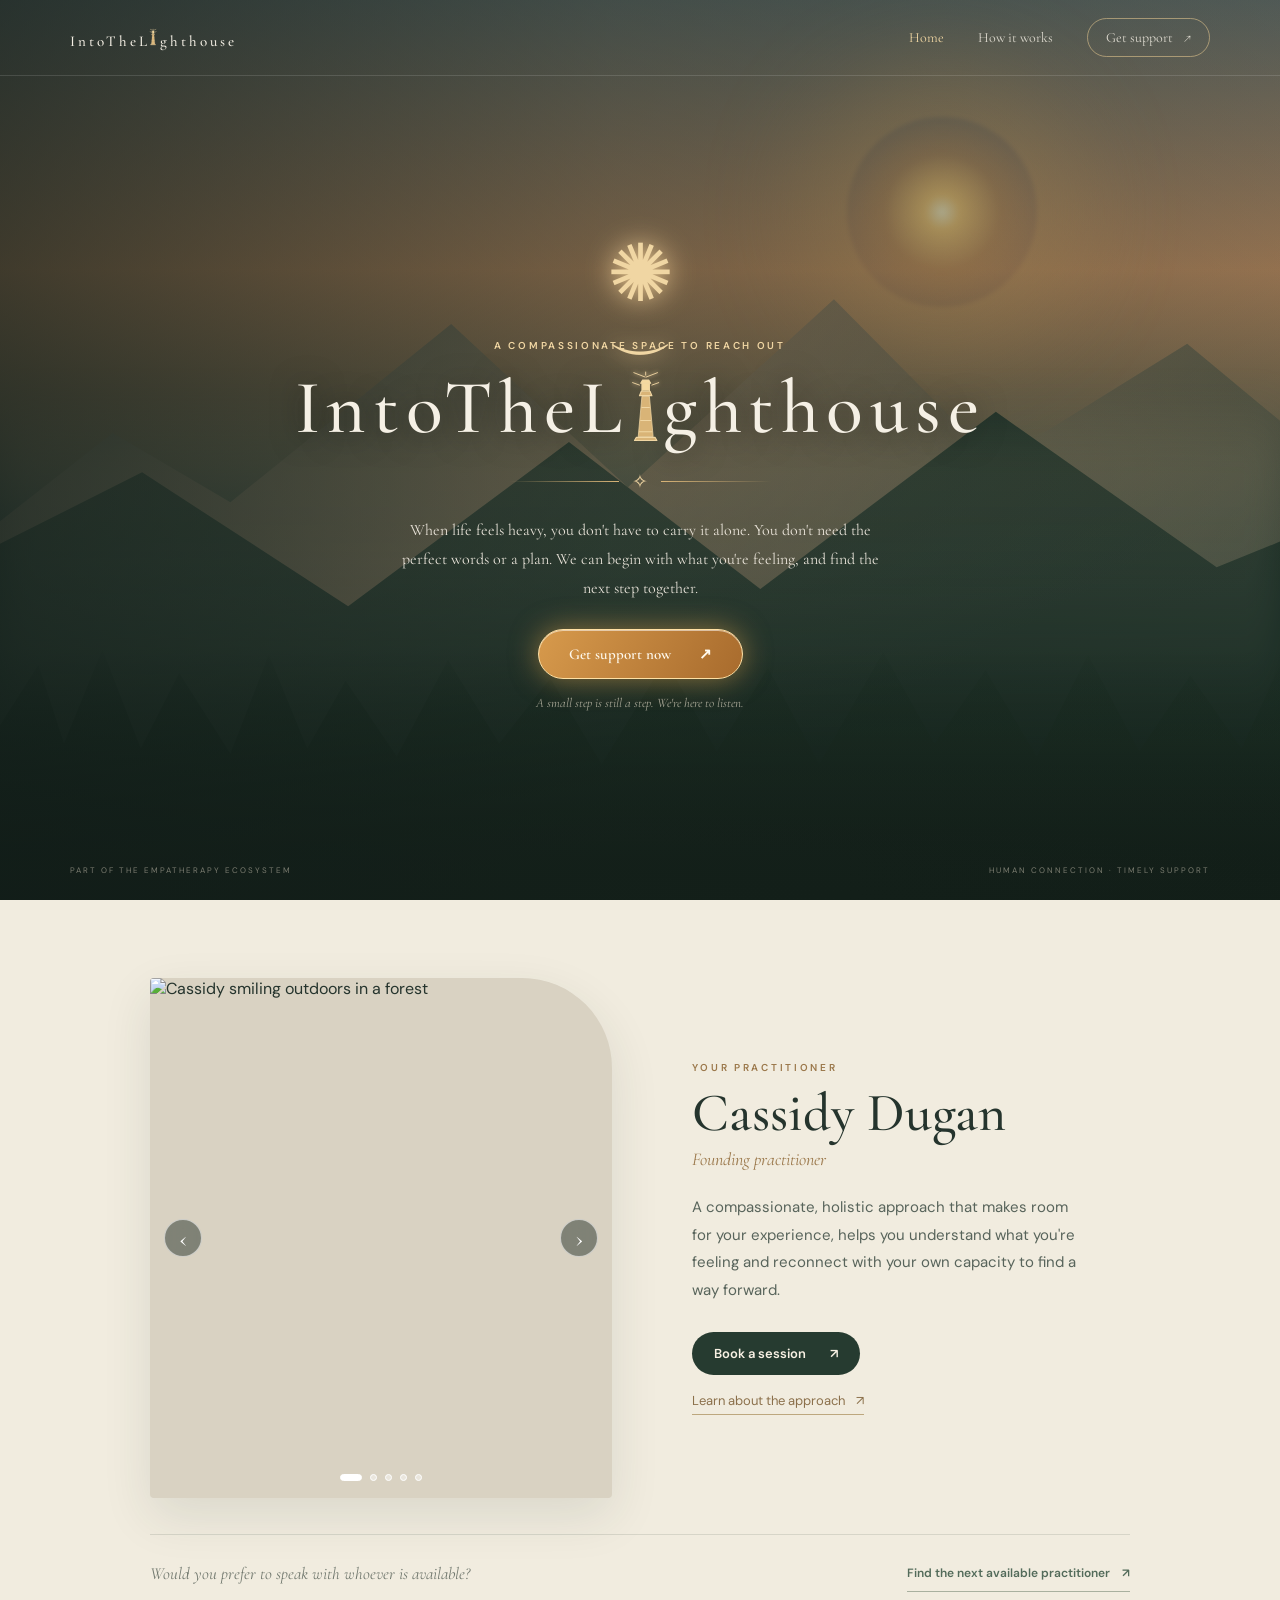
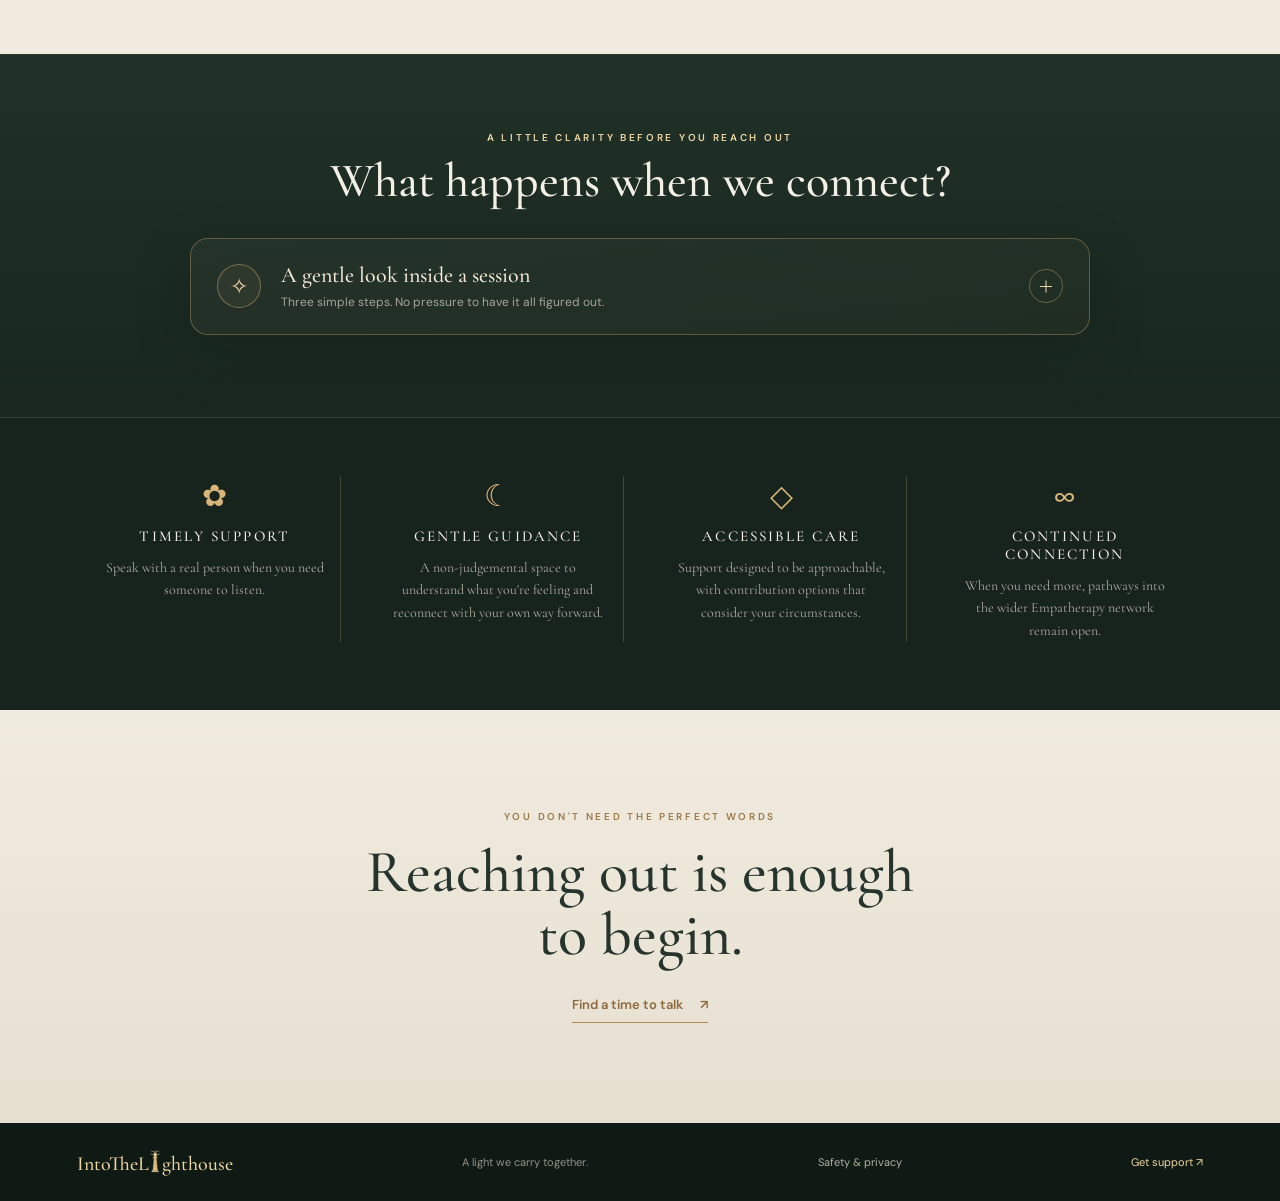
==== commit 00cb6391: "Merge pull request #2 from Kashka-25/safety/crisis-safeguarding-privacy Add Safety, care and privacy" ====
--- a/index.html
+++ b/index.html
@@ -89,6 +89,6 @@
   </section>
   <section class="closing"><p class="overline">You don't need the perfect words</p><h2>Reaching out is enough<br>to begin.</h2><a href="support.html" class="text-link">Find a time to talk <span>↗</span></a></section>
 </main>
-<footer><a class="footer-brand" href="index.html" aria-label="IntoTheLighthouse">IntoTheL<span class="lighthouse-i" role="img" aria-label="i represented by a lighthouse"><svg viewBox="0 0 44 112" aria-hidden="true" focusable="false"><path class="light-rays" d="M21 8L3 1M23 8L41 1M22 5V0"/><path class="tower" d="M16 39H28L34 104H10L16 39Z"/><path class="tower-detail" d="M16 57H28M14 78H30M12 96H32"/><path class="gallery" d="M12 38H32L29 31H15L12 38Z"/><path class="lantern" d="M16 30V18H28V30M14 18H30L27 13H17L14 18Z"/><path class="lantern-glow" d="M12 21L1 17M32 21L43 17"/><path class="base" d="M7 105H37L40 110H4L7 105Z"/></svg></span>ghthouse</a><span>A light we carry together.</span><a href="support.html">Get support ↗</a></footer>
+<footer><a class="footer-brand" href="index.html" aria-label="IntoTheLighthouse">IntoTheL<span class="lighthouse-i" role="img" aria-label="i represented by a lighthouse"><svg viewBox="0 0 44 112" aria-hidden="true" focusable="false"><path class="light-rays" d="M21 8L3 1M23 8L41 1M22 5V0"/><path class="tower" d="M16 39H28L34 104H10L16 39Z"/><path class="tower-detail" d="M16 57H28M14 78H30M12 96H32"/><path class="gallery" d="M12 38H32L29 31H15L12 38Z"/><path class="lantern" d="M16 30V18H28V30M14 18H30L27 13H17L14 18Z"/><path class="lantern-glow" d="M12 21L1 17M32 21L43 17"/><path class="base" d="M7 105H37L40 110H4L7 105Z"/></svg></span>ghthouse</a><span>A light we carry together.</span><a class="footer-safety" href="safety.html">Safety &amp; privacy</a><a href="support.html">Get support ↗</a></footer>
 <script src="script.js"></script>
 </body></html>
--- a/styles.css
+++ b/styles.css
@@ -1,4 +1,4 @@
-:root{--night:#17231d;--night2:#202f27;--cream:#f5f0e5;--gold:#d9b477;--gold2:#f0d6a3;--ink:#25342d;--muted:#6d776e}*{box-sizing:border-box}html{scroll-behavior:smooth}body{margin:0;background:var(--night);color:var(--cream);font-family:"DM Sans",sans-serif}a{color:inherit;text-decoration:none}.topbar{height:76px;position:absolute;z-index:10;inset:0 0 auto;display:flex;align-items:center;justify-content:space-between;padding:0 5.5vw;border-bottom:1px solid #ffffff20}.ecosystem{display:flex;align-items:center;gap:12px;font:500 15px "Cormorant Garamond",serif;letter-spacing:.2em}.sun-mark{font-size:28px;color:var(--gold)}nav{display:flex;align-items:center;gap:34px;font:14px "Cormorant Garamond",serif}nav a{opacity:.85}nav a:hover,nav .active{color:var(--gold2);opacity:1}nav a:last-child{border:1px solid #e7c991aa;border-radius:30px;padding:10px 18px}nav a span{margin-left:8px}.hero{min-height:760px;height:100svh;max-height:980px;position:relative;display:grid;place-items:center;overflow:hidden;background:radial-gradient(ellipse at 66% 28%,#b77e4a 0,#52604d 24%,#26392e 52%,#17231d 80%)}.landscape{position:absolute;inset:0;overflow:hidden;background:linear-gradient(180deg,#6b7370 0%,#c18e62 30%,#435246 58%,#18271f 100%)}.sun{position:absolute;width:190px;height:190px;border-radius:50%;right:19%;top:13%;background:radial-gradient(circle,#fff2c7 0,#f6c879 13%,#e5a65e55 43%,transparent 72%);filter:blur(2px);box-shadow:0 0 100px 45px #efb96b55}.mountain{position:absolute;left:-5%;width:115%;height:55%;bottom:20%;clip-path:polygon(0 70%,12% 42%,20% 56%,35% 20%,47% 53%,61% 15%,72% 48%,85% 24%,100% 61%,100% 100%,0 100%)}.mountain-back{background:linear-gradient(140deg,#4e5b50,#8c795f 48%,#314338);opacity:.9}.mountain-front{bottom:12%;height:48%;clip-path:polygon(0 50%,14% 26%,28% 57%,43% 19%,56% 53%,72% 12%,87% 48%,100% 30%,100% 100%,0 100%);background:linear-gradient(150deg,#35483b,#1c3027 70%)}.mist{position:absolute;inset:43% 0 16%;background:linear-gradient(180deg,transparent,#e7d0a322 20%,#d5d0b31c 50%,transparent);filter:blur(18px)}.forest{position:absolute;bottom:0;left:0;right:0;height:29%;background:linear-gradient(0deg,#111d17 0%,#1c3024dd 62%,transparent);clip-path:polygon(0 33%,3% 10%,5% 40%,8% 4%,11% 42%,14% 13%,18% 44%,21% 6%,24% 42%,27% 16%,31% 45%,35% 8%,39% 40%,43% 15%,47% 48%,52% 8%,56% 43%,60% 11%,64% 48%,69% 5%,73% 40%,77% 12%,81% 45%,85% 6%,89% 43%,93% 14%,97% 42%,100% 10%,100% 100%,0 100%)}.hero-shade{position:absolute;inset:0;background:linear-gradient(90deg,#121d19b8,#17231d65 48%,#17231d36),linear-gradient(0deg,#111d17 0%,transparent 28%,#17231d22 100%)}.hero-content{position:relative;z-index:2;text-align:center;width:min(700px,88vw);padding:100px 0 70px}.hope-emblem{height:110px;display:flex;align-items:center;justify-content:center;position:relative;color:var(--gold2);margin-bottom:6px}.emblem-rays{font-size:80px;text-shadow:0 0 28px #f8d69b}.emblem-hands{position:absolute;top:58px;font-size:68px;transform:rotate(180deg);font-family:serif;text-shadow:0 0 20px #f8d69b}.overline{text-transform:uppercase;letter-spacing:.27em;font-size:10px;color:var(--gold2);font-weight:600}.hero h1{font:500 clamp(64px,10vw,112px)/.9 "Cormorant Garamond",serif;letter-spacing:.09em;margin:18px 0 10px;text-shadow:0 3px 30px #1118}.tagline{font:italic clamp(18px,2.6vw,27px) "Cormorant Garamond",serif;color:#f2e8d4;margin:0}.ornament{display:flex;align-items:center;justify-content:center;gap:13px;color:var(--gold2);margin:22px auto;font-size:19px}.ornament span{height:1px;width:110px;background:linear-gradient(90deg,transparent,var(--gold))}.ornament span:last-child{transform:rotate(180deg)}.intro{max-width:480px;margin:0 auto;color:#f7f1e7e8;font:16px/1.8 "Cormorant Garamond",serif}.primary-button{display:inline-flex;align-items:center;gap:28px;margin-top:27px;padding:15px 30px;border:1px solid #ffe0a3;border-radius:40px;background:linear-gradient(120deg,#d79a4c,#a86b2d);box-shadow:0 0 28px #e5a84d88,inset 0 1px #fff8;color:#fff9ed;font:600 15px "Cormorant Garamond",serif;transition:transform .2s,box-shadow .2s}.primary-button:hover{transform:translateY(-2px);box-shadow:0 0 38px #e5a84dbb}.primary-button span{font-family:sans-serif}.gentle-note{margin:16px 0 0;color:#eee5d1a8;font:italic 13px "Cormorant Garamond",serif}.hero-foot{position:absolute;bottom:25px;left:5.5vw;right:5.5vw;display:flex;justify-content:space-between;color:#f2e8d477;font-size:8px;letter-spacing:.25em}.essentials{background:var(--night);display:grid;grid-template-columns:repeat(4,1fr);padding:58px 7vw 68px;gap:32px}.principle{text-align:center;padding:0 16px;border-right:1px solid #e4c58b38}.principle:last-child{border:0}.principle-icon{color:var(--gold);font-size:30px}.principle h2{font:500 15px "Cormorant Garamond",serif;letter-spacing:.14em;text-transform:uppercase;margin:12px 0}.principle p{font:14px/1.6 "Cormorant Garamond",serif;color:#e9e3d4b8;max-width:230px;margin:auto}.closing{text-align:center;background:linear-gradient(180deg,#f0ebdf,#e7e0d1);color:var(--ink);padding:90px 20px 100px}.closing .overline{color:#9c7847}.closing h2{font:500 clamp(38px,5vw,60px)/1.05 "Cormorant Garamond",serif;margin:18px 0 26px}.text-link{display:inline-block;color:#8d693e;border-bottom:1px solid #b18a56;padding:0 0 9px;font:600 13px "DM Sans",sans-serif}.text-link span{margin-left:14px}footer{display:flex;align-items:center;justify-content:space-between;padding:27px 6vw;background:#101a15;color:#d8d0c0a8;font-size:11px}footer .footer-brand{font:500 20px "Cormorant Garamond",serif;letter-spacing:.18em;color:var(--gold2)}footer a:last-child{color:var(--gold2)}@media(max-width:700px){.topbar{height:68px;padding:0 5vw}.ecosystem{font-size:12px}nav{gap:14px;font-size:12px}nav a:nth-child(2){display:none}nav a:last-child{padding:9px 13px}.hero{min-height:720px}.hero-content{padding-top:95px}.hero h1{font-size:68px}.tagline{font-size:19px}.intro{font-size:15px;max-width:360px}.hero-foot{font-size:7px;letter-spacing:.13em;bottom:17px}.hero-foot span:last-child{display:none}.essentials{grid-template-columns:repeat(2,1fr);padding:42px 5vw;gap:30px 10px}.principle{border:0;padding:0 8px}.principle:nth-child(odd){border-right:1px solid #e4c58b38}.principle p{font-size:13px}footer{gap:14px;flex-wrap:wrap}footer span{order:3;width:100%}}@media(prefers-reduced-motion:reduce){html{scroll-behavior:auto}*{transition:none!important}}
+:root{--night:#17231d;--night2:#202f27;--cream:#f5f0e5;--gold:#d9b477;--gold2:#f0d6a3;--ink:#25342d;--muted:#6d776e}*{box-sizing:border-box}html{scroll-behavior:smooth}body{margin:0;background:var(--night);color:var(--cream);font-family:"DM Sans",sans-serif}a{color:inherit;text-decoration:none}.topbar{height:76px;position:absolute;z-index:10;inset:0 0 auto;display:flex;align-items:center;justify-content:space-between;padding:0 5.5vw;border-bottom:1px solid #ffffff20}.ecosystem{display:flex;align-items:center;gap:12px;font:500 15px "Cormorant Garamond",serif;letter-spacing:.2em}.sun-mark{font-size:28px;color:var(--gold)}nav{display:flex;align-items:center;gap:34px;font:14px "Cormorant Garamond",serif}nav a{opacity:.85}nav a:hover,nav .active{color:var(--gold2);opacity:1}nav a:last-child{border:1px solid #e7c991aa;border-radius:30px;padding:10px 18px}nav a span{margin-left:8px}.hero{min-height:760px;height:100svh;max-height:980px;position:relative;display:grid;place-items:center;overflow:hidden;background:radial-gradient(ellipse at 66% 28%,#b77e4a 0,#52604d 24%,#26392e 52%,#17231d 80%)}.landscape{position:absolute;inset:0;overflow:hidden;background:linear-gradient(180deg,#6b7370 0%,#c18e62 30%,#435246 58%,#18271f 100%)}.sun{position:absolute;width:190px;height:190px;border-radius:50%;right:19%;top:13%;background:radial-gradient(circle,#fff2c7 0,#f6c879 13%,#e5a65e55 43%,transparent 72%);filter:blur(2px);box-shadow:0 0 100px 45px #efb96b55}.mountain{position:absolute;left:-5%;width:115%;height:55%;bottom:20%;clip-path:polygon(0 70%,12% 42%,20% 56%,35% 20%,47% 53%,61% 15%,72% 48%,85% 24%,100% 61%,100% 100%,0 100%)}.mountain-back{background:linear-gradient(140deg,#4e5b50,#8c795f 48%,#314338);opacity:.9}.mountain-front{bottom:12%;height:48%;clip-path:polygon(0 50%,14% 26%,28% 57%,43% 19%,56% 53%,72% 12%,87% 48%,100% 30%,100% 100%,0 100%);background:linear-gradient(150deg,#35483b,#1c3027 70%)}.mist{position:absolute;inset:43% 0 16%;background:linear-gradient(180deg,transparent,#e7d0a322 20%,#d5d0b31c 50%,transparent);filter:blur(18px)}.forest{position:absolute;bottom:0;left:0;right:0;height:29%;background:linear-gradient(0deg,#111d17 0%,#1c3024dd 62%,transparent);clip-path:polygon(0 33%,3% 10%,5% 40%,8% 4%,11% 42%,14% 13%,18% 44%,21% 6%,24% 42%,27% 16%,31% 45%,35% 8%,39% 40%,43% 15%,47% 48%,52% 8%,56% 43%,60% 11%,64% 48%,69% 5%,73% 40%,77% 12%,81% 45%,85% 6%,89% 43%,93% 14%,97% 42%,100% 10%,100% 100%,0 100%)}.hero-shade{position:absolute;inset:0;background:linear-gradient(90deg,#121d19b8,#17231d65 48%,#17231d36),linear-gradient(0deg,#111d17 0%,transparent 28%,#17231d22 100%)}.hero-content{position:relative;z-index:2;text-align:center;width:min(700px,88vw);padding:100px 0 70px}.hope-emblem{height:110px;display:flex;align-items:center;justify-content:center;position:relative;color:var(--gold2);margin-bottom:6px}.emblem-rays{font-size:80px;text-shadow:0 0 28px #f8d69b}.emblem-hands{position:absolute;top:58px;font-size:68px;transform:rotate(180deg);font-family:serif;text-shadow:0 0 20px #f8d69b}.overline{text-transform:uppercase;letter-spacing:.27em;font-size:10px;color:var(--gold2);font-weight:600}.hero h1{font:500 clamp(64px,10vw,112px)/.9 "Cormorant Garamond",serif;letter-spacing:.09em;margin:18px 0 10px;text-shadow:0 3px 30px #1118}.tagline{font:italic clamp(18px,2.6vw,27px) "Cormorant Garamond",serif;color:#f2e8d4;margin:0}.ornament{display:flex;align-items:center;justify-content:center;gap:13px;color:var(--gold2);margin:22px auto;font-size:19px}.ornament span{height:1px;width:110px;background:linear-gradient(90deg,transparent,var(--gold))}.ornament span:last-child{transform:rotate(180deg)}.intro{max-width:480px;margin:0 auto;color:#f7f1e7e8;font:16px/1.8 "Cormorant Garamond",serif}.primary-button{display:inline-flex;align-items:center;gap:28px;margin-top:27px;padding:15px 30px;border:1px solid #ffe0a3;border-radius:40px;background:linear-gradient(120deg,#d79a4c,#a86b2d);box-shadow:0 0 28px #e5a84d88,inset 0 1px #fff8;color:#fff9ed;font:600 15px "Cormorant Garamond",serif;transition:transform .2s,box-shadow .2s}.primary-button:hover{transform:translateY(-2px);box-shadow:0 0 38px #e5a84dbb}.primary-button span{font-family:sans-serif}.gentle-note{margin:16px 0 0;color:#eee5d1a8;font:italic 13px "Cormorant Garamond",serif}.hero-foot{position:absolute;bottom:25px;left:5.5vw;right:5.5vw;display:flex;justify-content:space-between;color:#f2e8d477;font-size:8px;letter-spacing:.25em}.essentials{background:var(--night);display:grid;grid-template-columns:repeat(4,1fr);padding:58px 7vw 68px;gap:32px}.principle{text-align:center;padding:0 16px;border-right:1px solid #e4c58b38}.principle:last-child{border:0}.principle-icon{color:var(--gold);font-size:30px}.principle h2{font:500 15px "Cormorant Garamond",serif;letter-spacing:.14em;text-transform:uppercase;margin:12px 0}.principle p{font:14px/1.6 "Cormorant Garamond",serif;color:#e9e3d4b8;max-width:230px;margin:auto}.closing{text-align:center;background:linear-gradient(180deg,#f0ebdf,#e7e0d1);color:var(--ink);padding:90px 20px 100px}.closing .overline{color:#9c7847}.closing h2{font:500 clamp(38px,5vw,60px)/1.05 "Cormorant Garamond",serif;margin:18px 0 26px}.text-link{display:inline-block;color:#8d693e;border-bottom:1px solid #b18a56;padding:0 0 9px;font:600 13px "DM Sans",sans-serif}.text-link span{margin-left:14px}footer{display:flex;align-items:center;justify-content:space-between;padding:27px 6vw;background:#101a15;color:#d8d0c0a8;font-size:11px}footer .footer-brand{font:500 20px "Cormorant Garamond",serif;letter-spacing:.18em;color:var(--gold2)}footer a:last-child{color:var(--gold2)}@media(max-width:700px){.topbar{height:68px;padding:0 5vw}.ecosystem{font-size:12px}nav{gap:14px;font-size:12px}nav a:nth-child(2){display:none}nav a:last-child{padding:9px 13px}.hero{min-height:720px}.hero-content{padding-top:95px}.hero h1{font-size:68px}.tagline{font-size:19px}.intro{font-size:15px;max-width:360px}.hero-foot{font-size:7px;letter-spacing:.13em;bottom:17px}.hero-foot span:last-child{display:none}.essentials{grid-template-columns:repeat(2,1fr);padding:42px 5vw;gap:30px 10px}.principle{border:0;padding:0 8px}.principle:nth-child(odd){border-right:1px solid #e4c58b38}.principle p{font-size:13px}footer{gap:14px;flex-wrap:wrap}footer>span{order:3;width:100%}}@media(prefers-reduced-motion:reduce){html{scroll-behavior:auto}*{transition:none!important}}
 /* The "i" of "Lighthouse" is a lighthouse: the letter becomes the brand's beacon. */
 .itl-wordmark{display:flex;align-items:center;justify-content:center;gap:.015em;white-space:nowrap}
 /* "IntoTheLighthouse" is longer than the old wordmark: scale it to fit the hero on every screen width. */
@@ -108,3 +108,7 @@
   width:100%;
   height:100%;
 }
+
+/* Footer link to the Safety, care and privacy page (on every page). */
+footer .footer-safety{color:#d8d0c0d0}
+footer .footer-safety:hover{color:var(--gold2)}
